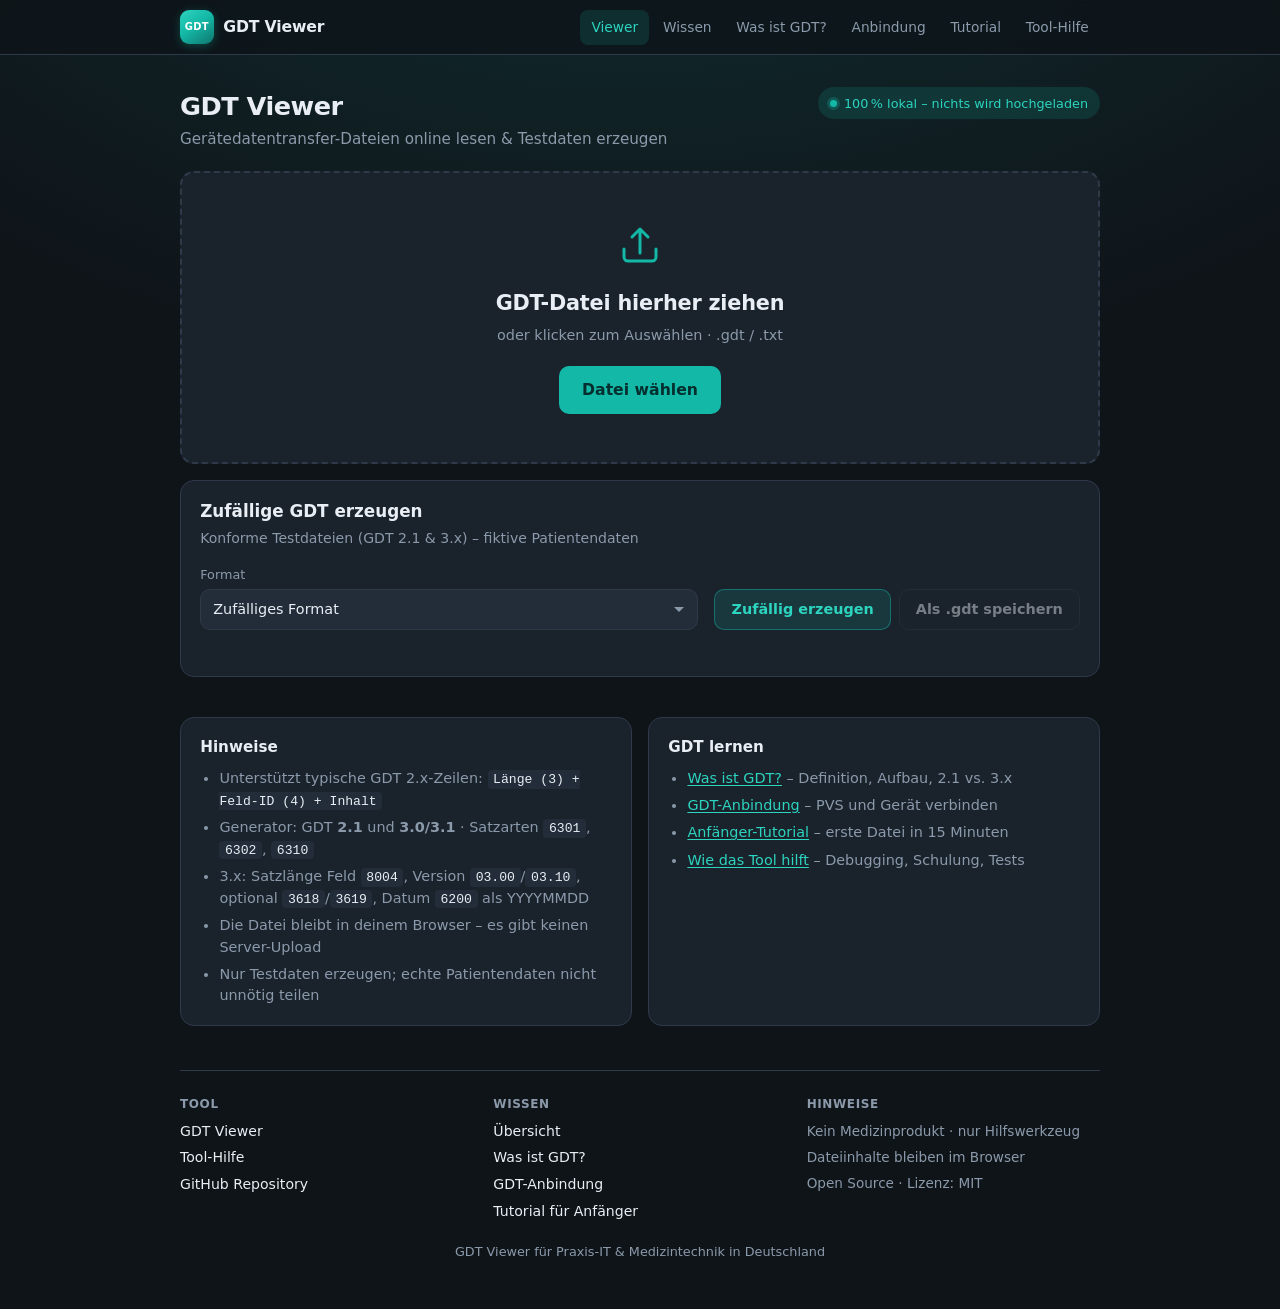
==== index.html @ 14d9e04d "Strukturierte Daten als verknüpfter JSON-LD-Graph auf allen Seiten - Gemeinsame Knoten Organization," ====
<!DOCTYPE html>
<html lang="de">
<head>
  <meta charset="UTF-8" />
  <meta name="msvalidate.01" content="E1F30DEB311AAF5458907DB431B481AC" />
  <meta name="viewport" content="width=device-width, initial-scale=1" />
  <!-- seo:start -->
  <title>GDT Viewer – GDT-Dateien online lesen &amp; Testdaten erzeugen</title>
  <meta name="description" content="Kostenloser GDT Viewer: GDT-Dateien im Browser lesen, Felder verstehen und GDT 2.1/3.x-Testdaten erzeugen. 100 % lokal – nichts wird hochgeladen." />
  <meta name="robots" content="index, follow, max-image-preview:large, max-snippet:-1" />
  <meta name="theme-color" content="#0f1419" />
  <link rel="canonical" href="https://freimoser.github.io/gdt-viewer/" />
  <meta property="og:type" content="website" />
  <meta property="og:locale" content="de_DE" />
  <meta property="og:site_name" content="GDT Viewer" />
  <meta property="og:title" content="GDT Viewer – GDT-Dateien online lesen &amp; erzeugen" />
  <meta property="og:description" content="Gerätedatentransfer im Browser: Dateien anzeigen, Felder deuten, Testdaten für GDT 2.1 und 3.x erzeugen – ohne Upload auf einen Server." />
  <meta property="og:url" content="https://freimoser.github.io/gdt-viewer/" />
  <meta property="og:image" content="https://freimoser.github.io/gdt-viewer/og-image.png" />
  <meta property="og:image:type" content="image/png" />
  <meta property="og:image:width" content="1200" />
  <meta property="og:image:height" content="630" />
  <meta property="og:image:alt" content="GDT Viewer: GDT-Dateien online lesen und Testdaten erzeugen – Beispiel einer Feldtabelle" />
  <meta name="twitter:card" content="summary_large_image" />
  <meta name="twitter:title" content="GDT Viewer – GDT-Dateien online lesen &amp; erzeugen" />
  <meta name="twitter:description" content="Gerätedatentransfer im Browser: Dateien anzeigen, Felder deuten, Testdaten für GDT 2.1 und 3.x erzeugen – ohne Upload auf einen Server." />
  <meta name="twitter:image" content="https://freimoser.github.io/gdt-viewer/og-image.png" />
  <meta name="twitter:image:alt" content="GDT Viewer: GDT-Dateien online lesen und Testdaten erzeugen – Beispiel einer Feldtabelle" />
  <!-- seo:end -->
  <!-- seo-ld:start -->
  <script type="application/ld+json">
{
  "@context": "https://schema.org",
  "@graph": [
    {
      "@type": "Organization",
      "@id": "https://freimoser.github.io/gdt-viewer/#organization",
      "name": "GDT Viewer",
      "url": "https://freimoser.github.io/gdt-viewer/",
      "logo": {
        "@type": "ImageObject",
        "url": "https://freimoser.github.io/gdt-viewer/icon-192.png",
        "width": 192,
        "height": 192
      },
      "sameAs": [
        "https://github.com/freimoser/gdt-viewer"
      ]
    },
    {
      "@type": "WebSite",
      "@id": "https://freimoser.github.io/gdt-viewer/#website",
      "name": "GDT Viewer",
      "url": "https://freimoser.github.io/gdt-viewer/",
      "inLanguage": "de-DE",
      "description": "GDT Viewer und Wissensportal zum Gerätedatentransfer (GDT) für Praxissoftware und Medizintechnik in Deutschland.",
      "publisher": {
        "@id": "https://freimoser.github.io/gdt-viewer/#organization"
      }
    },
    {
      "@type": "WebPage",
      "@id": "https://freimoser.github.io/gdt-viewer/#webpage",
      "url": "https://freimoser.github.io/gdt-viewer/",
      "name": "GDT Viewer – GDT-Dateien online lesen & Testdaten erzeugen",
      "description": "Kostenloser GDT Viewer: GDT-Dateien im Browser lesen, Felder verstehen und GDT 2.1/3.x-Testdaten erzeugen. 100 % lokal – nichts wird hochgeladen.",
      "inLanguage": "de-DE",
      "isPartOf": {
        "@id": "https://freimoser.github.io/gdt-viewer/#website"
      },
      "primaryImageOfPage": {
        "@type": "ImageObject",
        "url": "https://freimoser.github.io/gdt-viewer/og-image.png",
        "width": 1200,
        "height": 630
      },
      "datePublished": "2026-07-18",
      "dateModified": "2026-10-26",
      "about": {
        "@type": "Thing",
        "name": "Gerätedatentransfer",
        "alternateName": [
          "GDT",
          "GDT-Schnittstelle"
        ]
      },
      "mainEntity": {
        "@id": "https://freimoser.github.io/gdt-viewer/#app"
      }
    },
    {
      "@type": "WebApplication",
      "@id": "https://freimoser.github.io/gdt-viewer/#app",
      "name": "GDT Viewer",
      "alternateName": [
        "GDT Online Viewer",
        "Gerätedatentransfer Viewer"
      ],
      "url": "https://freimoser.github.io/gdt-viewer/",
      "description": "Kostenloser Online-Viewer und Generator für GDT-Dateien (Gerätedatentransfer). Unterstützt GDT 2.1 und 3.x, verarbeitet Dateien lokal im Browser.",
      "applicationCategory": "HealthApplication",
      "applicationSubCategory": "GDT-Viewer und Testdaten-Generator",
      "operatingSystem": "Any",
      "browserRequirements": "Requires JavaScript",
      "inLanguage": "de-DE",
      "isAccessibleForFree": true,
      "license": "https://opensource.org/licenses/MIT",
      "offers": {
        "@type": "Offer",
        "price": "0",
        "priceCurrency": "EUR"
      },
      "image": "https://freimoser.github.io/gdt-viewer/og-image.png",
      "screenshot": "https://freimoser.github.io/gdt-viewer/og-image.png",
      "featureList": [
        "GDT-Dateien per Drag-and-Drop lesen",
        "Feldtabelle mit Bedeutungen",
        "Zufällige GDT 2.1 und 3.x Testdateien",
        "Download als .gdt",
        "Keine Server-Speicherung der Dateiinhalte"
      ],
      "about": {
        "@type": "Thing",
        "name": "Gerätedatentransfer",
        "alternateName": [
          "GDT",
          "GDT-Schnittstelle"
        ]
      },
      "publisher": {
        "@id": "https://freimoser.github.io/gdt-viewer/#organization"
      }
    }
  ]
}
  </script>
  <!-- seo-ld:end -->
  <link rel="stylesheet" href="styles.css" />
  <link rel="icon" href="favicon.svg" type="image/svg+xml" />
  <link rel="icon" href="favicon.ico" sizes="any" />
  <link rel="icon" href="favicon-32.png" type="image/png" sizes="32x32" />
  <link rel="apple-touch-icon" href="apple-touch-icon.png" sizes="180x180" />
</head>
<body>
  <!-- site-header:start -->
  <a class="skip-link" href="#main">Zum Inhalt springen</a>
  <header class="site-header">
    <div class="site-header-inner">
      <a class="site-brand" href="./">
        <span class="site-brand-mark" aria-hidden="true">GDT</span>
        <span class="site-brand-name">GDT Viewer</span>
      </a>
      <nav class="site-nav" aria-label="Hauptnavigation">
        <a href="./" aria-current="page">Viewer</a>
        <a href="wissen/">Wissen</a>
        <a href="wissen/was-ist-gdt.html">Was ist GDT?</a>
        <a href="wissen/anbindung.html">Anbindung</a>
        <a href="wissen/tutorial.html">Tutorial</a>
        <a href="wissen/tool.html">Tool-Hilfe</a>
      </nav>
    </div>
  </header>
  <script>
    // Mobile: the link row scrolls sideways – bring the current page's link into view
    (function () {
      var nav = document.querySelector(".site-nav");
      var cur = nav && nav.querySelector("[aria-current]");
      if (!cur || nav.scrollWidth <= nav.clientWidth) return;
      var offset = cur.getBoundingClientRect().left - nav.getBoundingClientRect().left;
      nav.scrollLeft = offset - (nav.clientWidth - cur.offsetWidth) / 2;
    })();
  </script>
  <!-- site-header:end -->
  <div class="page">

    <main id="main">
      <div class="header header-top">
        <div class="brand">
          <h1>GDT Viewer</h1>
          <p class="tagline">Gerätedatentransfer-Dateien online lesen &amp; Testdaten erzeugen</p>
        </div>
        <p class="privacy-badge">
          <span class="dot" aria-hidden="true"></span>
          100 % lokal – nichts wird hochgeladen
        </p>
      </div>

      <section
        id="dropzone"
        class="dropzone"
        aria-labelledby="drop-title"
        aria-describedby="drop-sub"
      >
        <div class="dropzone-inner">
          <div class="drop-icon" aria-hidden="true">
            <svg width="48" height="48" viewBox="0 0 24 24" fill="none" stroke="currentColor" stroke-width="1.5">
              <path d="M12 16V4M12 4l-4 4M12 4l4 4" stroke-linecap="round" stroke-linejoin="round"/>
              <path d="M4 14v4a2 2 0 002 2h12a2 2 0 002-2v-4" stroke-linecap="round"/>
            </svg>
          </div>
          <h2 id="drop-title" class="drop-title">GDT-Datei hierher ziehen</h2>
          <p id="drop-sub" class="drop-sub">oder klicken zum Auswählen · .gdt / .txt</p>
          <button type="button" class="btn btn-primary btn-lg" id="browseBtn">Datei wählen</button>
          <input type="file" id="fileInput" accept=".gdt,.txt,text/plain" hidden />
        </div>
      </section>

      <section class="generator" aria-labelledby="gen-title">
        <div class="generator-head">
          <h2 id="gen-title">Zufällige GDT erzeugen</h2>
          <p class="muted">Konforme Testdateien (GDT 2.1 &amp; 3.x) – fiktive Patientendaten</p>
        </div>
        <div class="generator-controls">
          <label class="field" for="formatSelect">
            <span>Format</span>
            <select id="formatSelect" aria-describedby="formatHint">
              <option value="random">Zufälliges Format</option>
            </select>
          </label>
          <div class="generator-actions">
            <button type="button" class="btn btn-secondary" id="generateBtn">Zufällig erzeugen</button>
            <button type="button" class="btn btn-ghost" id="downloadGenBtn" disabled>Als .gdt speichern</button>
          </div>
        </div>
        <p id="formatHint" class="format-hint muted" aria-live="polite"></p>
      </section>

      <section id="error" class="error hidden" role="alert"></section>

      <p id="status" class="sr-only" role="status" aria-live="polite"></p>

      <section id="toolbar" class="toolbar hidden" tabindex="-1" aria-labelledby="fileName">
        <div class="file-meta">
          <h2 id="fileName" class="file-name">—</h2>
          <span id="fileInfo" class="muted"></span>
        </div>
        <div class="toolbar-actions">
          <label class="toggle">
            <input type="checkbox" id="showRaw" aria-controls="raw" />
            Rohtext anzeigen
          </label>
          <div class="toolbar-buttons">
            <button type="button" class="btn btn-ghost" id="copyBtn">Kopieren</button>
            <button type="button" class="btn btn-ghost" id="downloadBtn">Download</button>
            <button type="button" class="btn btn-ghost" id="clearBtn">Neue Datei</button>
          </div>
        </div>
      </section>

      <section id="summary" class="summary hidden" aria-label="Zusammenfassung"></section>

      <section id="results" class="results hidden" aria-label="GDT-Felder">
        <div class="table-wrap">
          <table>
            <caption class="sr-only">Felder der GDT-Datei mit Zeile, Feldkennung, Bedeutung und Inhalt</caption>
            <thead>
              <tr>
                <th scope="col" class="col-line">Zeile</th>
                <th scope="col" class="col-id">Feld</th>
                <th scope="col" class="col-label">Bedeutung</th>
                <th scope="col" class="col-value">Inhalt</th>
              </tr>
            </thead>
            <tbody id="tableBody"></tbody>
          </table>
        </div>
      </section>

      <section id="raw" class="raw hidden" aria-labelledby="raw-title">
        <h2 id="raw-title">Rohtext</h2>
        <pre id="rawText" tabindex="0"></pre>
      </section>

      <div class="info-grid">
        <section class="help" aria-labelledby="hinweise-title">
          <h2 id="hinweise-title">Hinweise</h2>
          <ul>
            <li>Unterstützt typische GDT 2.x-Zeilen: <code>Länge (3) + Feld-ID (4) + Inhalt</code></li>
            <li>Generator: GDT <strong>2.1</strong> und <strong>3.0/3.1</strong> · Satzarten <code>6301</code>, <code>6302</code>, <code>6310</code></li>
            <li>3.x: Satzlänge Feld <code>8004</code>, Version <code>03.00</code>/<code>03.10</code>, optional <code>3618</code>/<code>3619</code>, Datum <code>6200</code> als YYYYMMDD</li>
            <li>Die Datei bleibt in deinem Browser – es gibt keinen Server-Upload</li>
            <li>Nur Testdaten erzeugen; echte Patientendaten nicht unnötig teilen</li>
          </ul>
        </section>

        <section class="help" aria-labelledby="wissen-teaser">
          <h2 id="wissen-teaser">GDT lernen</h2>
          <ul>
            <li><a href="wissen/was-ist-gdt.html">Was ist GDT?</a> – Definition, Aufbau, 2.1 vs. 3.x</li>
            <li><a href="wissen/anbindung.html">GDT-Anbindung</a> – PVS und Gerät verbinden</li>
            <li><a href="wissen/tutorial.html">Anfänger-Tutorial</a> – erste Datei in 15 Minuten</li>
            <li><a href="wissen/tool.html">Wie das Tool hilft</a> – Debugging, Schulung, Tests</li>
          </ul>
        </section>
      </div>
    </main>

    <!-- site-footer:start -->
    <footer class="site-footer">
      <div class="site-footer-grid">
        <div>
          <h2>Tool</h2>
          <ul>
            <li><a href="./">GDT Viewer</a></li>
            <li><a href="wissen/tool.html">Tool-Hilfe</a></li>
            <li><a href="https://github.com/freimoser/gdt-viewer">GitHub Repository</a></li>
          </ul>
        </div>
        <div>
          <h2>Wissen</h2>
          <ul>
            <li><a href="wissen/">Übersicht</a></li>
            <li><a href="wissen/was-ist-gdt.html">Was ist GDT?</a></li>
            <li><a href="wissen/anbindung.html">GDT-Anbindung</a></li>
            <li><a href="wissen/tutorial.html">Tutorial für Anfänger</a></li>
          </ul>
        </div>
        <div>
          <h2>Hinweise</h2>
          <ul>
            <li>Kein Medizinprodukt · nur Hilfswerkzeug</li>
            <li>Dateiinhalte bleiben im Browser</li>
            <li>Open Source · Lizenz: MIT</li>
          </ul>
        </div>
      </div>
      <p class="site-footer-note">GDT Viewer für Praxis-IT &amp; Medizintechnik in Deutschland</p>
    </footer>
    <!-- site-footer:end -->
  </div>
  <script src="generator.js"></script>
  <script src="app.js"></script>
</body>
</html>
---- styles.css ----
:root {
  --bg: #0f1419;
  --bg-elevated: #1a222c;
  --bg-soft: #232d3a;
  --border: #2e3a4a;
  --text: #e8eef4;
  --muted: #8b9aab;
  --accent: #14b8a6;
  --accent-dim: rgba(20, 184, 166, 0.15);
  --accent-hover: #2dd4bf;
  --danger: #f87171;
  --danger-bg: rgba(248, 113, 113, 0.12);
  --radius: 14px;
  --shadow: 0 12px 40px rgba(0, 0, 0, 0.35);
  --font: "Segoe UI", system-ui, -apple-system, sans-serif;
  --mono: "SF Mono", "Menlo", "Consolas", ui-monospace, monospace;
}

*,
*::before,
*::after {
  box-sizing: border-box;
}

html {
  color-scheme: dark;
  scrollbar-color: var(--border) var(--bg);
  /* Anchor targets land below the sticky header */
  scroll-padding-top: 5rem;
}

::selection {
  background: color-mix(in srgb, var(--accent) 40%, transparent);
  color: var(--text);
}

:focus-visible {
  outline: 2px solid var(--accent-hover);
  outline-offset: 2px;
}

.sr-only {
  position: absolute;
  width: 1px;
  height: 1px;
  padding: 0;
  margin: -1px;
  overflow: hidden;
  clip: rect(0, 0, 0, 0);
  white-space: nowrap;
  border: 0;
}

.skip-link {
  position: absolute;
  top: 0.75rem;
  left: 0.75rem;
  z-index: 10;
  padding: 0.55rem 1rem;
  border-radius: 10px;
  background: var(--accent);
  color: #042f2e;
  font-weight: 600;
  text-decoration: none;
  transform: translateY(-200%);
}

.skip-link:focus {
  transform: none;
}

body {
  margin: 0;
  min-height: 100vh;
  font-family: var(--font);
  background:
    radial-gradient(ellipse 80% 50% at 50% -20%, rgba(20, 184, 166, 0.18), transparent),
    var(--bg);
  color: var(--text);
  line-height: 1.5;
}

.page {
  max-width: 960px;
  margin: 0 auto;
  padding: 2rem 1.25rem 3rem;
}

.header {
  display: flex;
  flex-wrap: wrap;
  align-items: flex-start;
  justify-content: space-between;
  gap: 1rem;
  margin-bottom: 1.75rem;
}

.brand {
  min-width: 0;
}


h1 {
  margin: 0;
  font-size: 1.6rem;
  font-weight: 700;
  letter-spacing: -0.02em;
}

.tagline {
  margin: 0.15rem 0 0;
  color: var(--muted);
  font-size: 0.95rem;
}

.privacy-badge {
  display: inline-flex;
  align-items: center;
  gap: 0.45rem;
  margin: 0;
  padding: 0.4rem 0.75rem;
  border-radius: 999px;
  background: var(--accent-dim);
  color: var(--accent-hover);
  font-size: 0.8rem;
  font-weight: 500;
}

.privacy-badge .dot {
  width: 0.45rem;
  height: 0.45rem;
  border-radius: 50%;
  background: var(--accent);
  box-shadow: 0 0 0 3px rgba(20, 184, 166, 0.25);
}

.generator {
  margin-top: 1rem;
  padding: 1.1rem 1.2rem;
  background: var(--bg-elevated);
  border: 1px solid var(--border);
  border-radius: var(--radius);
}

.generator-head h2 {
  margin: 0;
  font-size: 1.05rem;
  font-weight: 650;
}

.generator-head p {
  margin: 0.25rem 0 0;
  font-size: 0.88rem;
}

.generator-controls {
  display: flex;
  flex-wrap: wrap;
  align-items: flex-end;
  gap: 0.85rem 1rem;
  margin-top: 1rem;
}

.field {
  display: flex;
  flex-direction: column;
  gap: 0.3rem;
  min-width: min(100%, 280px);
  flex: 1;
  font-size: 0.8rem;
  color: var(--muted);
}

.field select {
  appearance: none;
  background: var(--bg-soft)
    url("data:image/svg+xml,%3Csvg xmlns='http://www.w3.org/2000/svg' width='12' height='8' viewBox='0 0 12 8'%3E%3Cpath fill='%238b9aab' d='M1 1l5 5 5-5'/%3E%3C/svg%3E")
    no-repeat right 0.75rem center;
  border: 1px solid var(--border);
  border-radius: 10px;
  color: var(--text);
  font: inherit;
  font-size: 0.9rem;
  padding: 0.55rem 2rem 0.55rem 0.75rem;
  cursor: pointer;
}

.field select:focus-visible {
  border-color: var(--accent);
}

.generator-actions {
  display: flex;
  flex-wrap: wrap;
  gap: 0.5rem;
}

.format-hint {
  margin: 0.75rem 0 0;
  font-size: 0.82rem;
  min-height: 1.2em;
}

.dropzone {
  border: 2px dashed var(--border);
  border-radius: var(--radius);
  background: var(--bg-elevated);
  transition: border-color 0.15s, background 0.15s, transform 0.15s;
  cursor: pointer;
}

.dropzone:hover,
.dropzone:focus-within {
  border-color: var(--accent);
  background: color-mix(in srgb, var(--bg-elevated) 80%, var(--accent) 8%);
}

.dropzone.dragover {
  border-color: var(--accent);
  background: var(--accent-dim);
  transform: scale(1.01);
}

/* Keep dragleave from firing when the pointer crosses child elements */
.dropzone.dragover * {
  pointer-events: none;
}

.dropzone-inner {
  padding: 3rem 1.5rem;
  text-align: center;
}

.drop-icon {
  color: var(--accent);
  margin-bottom: 0.75rem;
}

.drop-title {
  margin: 0;
  font-size: 1.3rem;
  font-weight: 650;
  letter-spacing: -0.01em;
}

.drop-sub {
  margin: 0.35rem 0 1.25rem;
  color: var(--muted);
  font-size: 0.9rem;
}

.btn {
  appearance: none;
  display: inline-flex;
  align-items: center;
  justify-content: center;
  min-height: 2.5rem;
  border: 1px solid transparent;
  border-radius: 10px;
  padding: 0.55rem 1rem;
  font: inherit;
  font-size: 0.9rem;
  font-weight: 600;
  cursor: pointer;
  transition: background 0.15s, border-color 0.15s, color 0.15s;
}

.btn-primary {
  background: var(--accent);
  color: #042f2e;
}

.btn-primary:hover {
  background: var(--accent-hover);
}

.btn-lg {
  min-height: 2.9rem;
  padding: 0.7rem 1.4rem;
  font-size: 0.98rem;
}

.btn-secondary {
  background: var(--accent-dim);
  border-color: color-mix(in srgb, var(--accent) 45%, transparent);
  color: var(--accent-hover);
}

.btn-secondary:hover {
  background: color-mix(in srgb, var(--accent) 25%, transparent);
  border-color: var(--accent);
}

.btn-ghost {
  background: transparent;
  border-color: var(--border);
  color: var(--text);
}

.btn-ghost:hover {
  border-color: var(--muted);
  background: var(--bg-soft);
}

.btn:disabled,
.btn:disabled:hover {
  opacity: 0.45;
  cursor: not-allowed;
  background: transparent;
  border-color: var(--border);
}

.toolbar {
  display: flex;
  flex-wrap: wrap;
  align-items: center;
  justify-content: space-between;
  gap: 1rem;
  margin: 1.25rem 0 1rem;
  padding: 0.9rem 1rem;
  background: var(--bg-elevated);
  border: 1px solid var(--border);
  border-radius: var(--radius);
}

.file-meta {
  display: flex;
  flex-direction: column;
  gap: 0.15rem;
  min-width: 0;
}

.toolbar:focus {
  outline: none;
}

.toolbar:focus-visible {
  outline: 2px solid var(--accent-hover);
  outline-offset: 2px;
}

.file-name {
  margin: 0;
  font-size: 1rem;
  font-weight: 650;
  overflow-wrap: anywhere;
}

.muted {
  color: var(--muted);
  font-size: 0.85rem;
}

.toolbar-actions {
  display: flex;
  flex-wrap: wrap;
  align-items: center;
  gap: 0.6rem 1rem;
}

.toolbar-buttons {
  display: flex;
  flex-wrap: wrap;
  gap: 0.5rem;
}

.toggle {
  display: inline-flex;
  align-items: center;
  gap: 0.4rem;
  font-size: 0.85rem;
  color: var(--muted);
  cursor: pointer;
  user-select: none;
}

.toggle input {
  width: 1.05rem;
  height: 1.05rem;
  margin: 0;
  accent-color: var(--accent);
}

.summary {
  display: grid;
  grid-template-columns: repeat(4, minmax(0, 1fr));
  gap: 0.75rem;
  margin-bottom: 1rem;
}

.summary-card {
  background: var(--bg-elevated);
  border: 1px solid var(--border);
  border-radius: 12px;
  padding: 0.85rem 1rem;
}

.summary-card-wide {
  grid-column: span 2;
}

.summary-card .label {
  display: block;
  color: var(--muted);
  font-size: 0.75rem;
  text-transform: uppercase;
  letter-spacing: 0.04em;
  margin-bottom: 0.25rem;
  hyphens: auto;
  overflow-wrap: break-word;
}

.summary-card .value {
  font-weight: 600;
  font-size: 0.98rem;
  word-break: break-word;
}

.results {
  background: var(--bg-elevated);
  border: 1px solid var(--border);
  border-radius: var(--radius);
  box-shadow: var(--shadow);
  overflow: hidden;
}

.table-wrap {
  overflow-x: auto;
}

table {
  width: 100%;
  border-collapse: collapse;
  font-size: 0.9rem;
}

th,
td {
  text-align: left;
  padding: 0.7rem 0.9rem;
  border-bottom: 1px solid var(--border);
  vertical-align: top;
}

th {
  background: var(--bg-soft);
  color: var(--muted);
  font-size: 0.75rem;
  text-transform: uppercase;
  letter-spacing: 0.05em;
  font-weight: 600;
  position: sticky;
  top: 0;
}

tbody tr:hover {
  background: rgba(255, 255, 255, 0.02);
}

tbody tr:last-child td {
  border-bottom: none;
}

.col-line {
  width: 4rem;
}

.col-id {
  width: 5rem;
}

td.col-line {
  color: var(--muted);
  font-variant-numeric: tabular-nums;
}

td.col-id {
  font-family: var(--mono);
  font-size: 0.85rem;
  color: var(--accent-hover);
}

.col-label {
  width: 28%;
}

td.col-label {
  color: var(--muted);
}

.cell-prefix {
  display: none;
}

td.col-value {
  font-family: var(--mono);
  font-size: 0.88rem;
  white-space: pre-wrap;
  word-break: break-word;
}

.raw {
  margin-top: 1.25rem;
}

.raw h2 {
  margin: 0 0 0.5rem;
  font-size: 1rem;
  color: var(--muted);
  font-weight: 600;
}

.raw pre {
  margin: 0;
  padding: 1rem;
  background: var(--bg-elevated);
  border: 1px solid var(--border);
  border-radius: var(--radius);
  overflow: auto;
  font-family: var(--mono);
  font-size: 0.82rem;
  line-height: 1.55;
  white-space: pre-wrap;
  word-break: break-word;
  max-height: 320px;
}

.error {
  margin-top: 1rem;
  padding: 0.9rem 1rem;
  background: var(--danger-bg);
  border: 1px solid color-mix(in srgb, var(--danger) 40%, transparent);
  border-radius: 12px;
  color: var(--danger);
}

.info-grid {
  display: grid;
  grid-template-columns: repeat(auto-fit, minmax(300px, 1fr));
  gap: 1rem;
  margin-top: 2.5rem;
}

.help {
  padding: 1.1rem 1.2rem;
  background: var(--bg-elevated);
  border: 1px solid var(--border);
  border-radius: var(--radius);
}

.help h2 {
  margin: 0 0 0.6rem;
  font-size: 0.95rem;
}

.help ul {
  margin: 0;
  padding-left: 1.2rem;
  color: var(--muted);
  font-size: 0.9rem;
}

.help li + li {
  margin-top: 0.35rem;
}

.help a {
  color: var(--accent-hover);
  text-underline-offset: 2px;
}

.help a:hover {
  color: var(--text);
}

.help code {
  font-family: var(--mono);
  font-size: 0.82rem;
  background: var(--bg-soft);
  padding: 0.1rem 0.35rem;
  border-radius: 4px;
  color: var(--text);
}

.footer {
  margin-top: 2.5rem;
  text-align: center;
  color: var(--muted);
  font-size: 0.8rem;
}

/* Shared sticky header on every page */
.site-header {
  position: sticky;
  top: 0;
  z-index: 20;
  background: color-mix(in srgb, var(--bg) 85%, transparent);
  backdrop-filter: blur(14px) saturate(140%);
  -webkit-backdrop-filter: blur(14px) saturate(140%);
  border-bottom: 1px solid var(--border);
}

.site-header-inner {
  display: flex;
  align-items: center;
  gap: 1.25rem;
  max-width: 960px;
  margin: 0 auto;
  padding: 0.6rem 1.25rem;
}

.site-brand {
  display: inline-flex;
  flex: none;
  align-items: center;
  gap: 0.6rem;
  color: var(--text);
  text-decoration: none;
  font-weight: 700;
  font-size: 0.98rem;
  letter-spacing: -0.01em;
  border-radius: 10px;
}

.site-brand-mark {
  display: grid;
  place-items: center;
  width: 2.1rem;
  height: 2.1rem;
  border-radius: 9px;
  background: linear-gradient(145deg, var(--accent-hover), var(--accent) 45%, #0f766e);
  color: #fff;
  font-weight: 800;
  font-size: 0.62rem;
  letter-spacing: 0.04em;
  box-shadow: 0 2px 8px rgba(20, 184, 166, 0.3);
}

.site-nav {
  display: flex;
  align-items: center;
  gap: 0.15rem;
  margin-left: auto;
  min-width: 0;
}

.site-nav a {
  flex: none;
  color: var(--muted);
  text-decoration: none;
  font-size: 0.86rem;
  font-weight: 500;
  padding: 0.45rem 0.7rem;
  border-radius: 8px;
  transition: color 0.15s, background 0.15s;
}

.site-nav a:hover {
  color: var(--text);
  background: var(--bg-soft);
}

.site-nav a[aria-current="page"] {
  color: var(--accent-hover);
  background: var(--accent-dim);
}

.site-footer {
  margin-top: 2.75rem;
  padding-top: 1.5rem;
  border-top: 1px solid var(--border);
  color: var(--muted);
  font-size: 0.85rem;
}

.site-footer-grid {
  display: grid;
  grid-template-columns: repeat(auto-fit, minmax(160px, 1fr));
  gap: 1.25rem;
  text-align: left;
  margin-bottom: 1.25rem;
}

.site-footer h2 {
  margin: 0 0 0.5rem;
  font-size: 0.75rem;
  text-transform: uppercase;
  letter-spacing: 0.05em;
  color: var(--muted);
  font-weight: 600;
}

.site-footer ul {
  list-style: none;
  margin: 0;
  padding: 0;
}

.site-footer li + li {
  margin-top: 0.35rem;
}

.site-footer a {
  color: var(--text);
  text-decoration: none;
  font-size: 0.88rem;
}

.site-footer a:hover {
  color: var(--accent-hover);
}

.site-footer-note {
  text-align: center;
  font-size: 0.8rem;
  margin: 0;
}

/* Content / knowledge pages */
.page-content {
  max-width: 760px;
}

.breadcrumb {
  display: flex;
  flex-wrap: wrap;
  gap: 0.35rem;
  align-items: center;
  margin: 0 0 1.25rem;
  font-size: 0.82rem;
  color: var(--muted);
}

.breadcrumb a {
  color: var(--muted);
  text-decoration: none;
}

.breadcrumb a:hover {
  color: var(--accent-hover);
}

.breadcrumb span[aria-hidden="true"] {
  opacity: 0.5;
}

.hero-article {
  margin-bottom: 1.75rem;
}

.hero-article h1 {
  font-size: clamp(1.55rem, 3vw, 2rem);
  line-height: 1.25;
  margin-bottom: 0.65rem;
}

.lead {
  margin: 0;
  font-size: 1.08rem;
  color: var(--muted);
  line-height: 1.6;
}

.meta-line {
  margin: 0.75rem 0 0;
  font-size: 0.8rem;
  color: var(--muted);
}

.prose {
  font-size: 1.02rem;
  line-height: 1.7;
}

.prose h2 {
  margin: 2rem 0 0.75rem;
  font-size: 1.28rem;
  letter-spacing: -0.02em;
  scroll-margin-top: 1rem;
}

.prose h3 {
  margin: 1.5rem 0 0.5rem;
  font-size: 1.08rem;
}

.prose p {
  margin: 0 0 1rem;
  color: color-mix(in srgb, var(--text) 92%, var(--muted));
}

.prose ul,
.prose ol {
  margin: 0 0 1.1rem;
  padding-left: 1.25rem;
  color: color-mix(in srgb, var(--text) 92%, var(--muted));
}

.prose li + li {
  margin-top: 0.4rem;
}

.prose a {
  color: var(--accent-hover);
  text-decoration: underline;
  text-underline-offset: 2px;
}

.prose a:hover {
  color: var(--text);
}

.prose code {
  font-family: var(--mono);
  font-size: 0.88em;
  background: var(--bg-soft);
  padding: 0.12rem 0.35rem;
  border-radius: 4px;
}

.prose pre {
  margin: 0 0 1.15rem;
  padding: 1rem;
  background: var(--bg-elevated);
  border: 1px solid var(--border);
  border-radius: 12px;
  overflow: auto;
  font-family: var(--mono);
  font-size: 0.82rem;
  line-height: 1.55;
}

.prose strong {
  color: var(--text);
  font-weight: 650;
}

.callout {
  margin: 1.25rem 0;
  padding: 1rem 1.1rem;
  background: var(--accent-dim);
  border: 1px solid color-mix(in srgb, var(--accent) 35%, transparent);
  border-radius: 12px;
}

.callout p {
  margin: 0;
  color: var(--text);
}

.callout p + p {
  margin-top: 0.6rem;
}

.callout-title {
  display: block;
  font-weight: 700;
  font-size: 0.85rem;
  margin-bottom: 0.35rem;
  color: var(--accent-hover);
}

.card-grid {
  display: grid;
  grid-template-columns: repeat(auto-fit, minmax(220px, 1fr));
  gap: 0.85rem;
  margin: 1.25rem 0 1.75rem;
}

.card-link {
  display: block;
  padding: 1.1rem 1.15rem;
  background: var(--bg-elevated);
  border: 1px solid var(--border);
  border-radius: var(--radius);
  text-decoration: none;
  color: inherit;
  transition: border-color 0.15s, transform 0.15s;
}

.card-link:hover {
  border-color: var(--accent);
  transform: translateY(-1px);
}

.card-link h2,
.card-link h3 {
  margin: 0 0 0.4rem;
  font-size: 1.05rem;
  color: var(--text);
}

.card-link p {
  margin: 0;
  font-size: 0.9rem;
  color: var(--muted);
  line-height: 1.5;
}

.card-link .card-kicker {
  display: block;
  font-size: 0.72rem;
  text-transform: uppercase;
  letter-spacing: 0.05em;
  color: var(--accent-hover);
  font-weight: 600;
  margin-bottom: 0.35rem;
}

.toc {
  margin: 0 0 1.75rem;
  padding: 1rem 1.15rem;
  background: var(--bg-elevated);
  border: 1px solid var(--border);
  border-radius: 12px;
}

.toc-title {
  margin: 0 0 0.5rem;
  font-size: 0.78rem;
  text-transform: uppercase;
  letter-spacing: 0.05em;
  color: var(--muted);
  font-weight: 600;
}

.toc ol {
  margin: 0;
  padding-left: 1.15rem;
  font-size: 0.92rem;
}

.toc a {
  color: var(--text);
  text-decoration: none;
}

.toc a:hover {
  color: var(--accent-hover);
}

.faq details {
  margin: 0 0 0.65rem;
  padding: 0.85rem 1rem;
  background: var(--bg-elevated);
  border: 1px solid var(--border);
  border-radius: 12px;
}

.faq summary {
  cursor: pointer;
  font-weight: 600;
  list-style-position: outside;
}

.faq details p {
  margin: 0.65rem 0 0;
  color: var(--muted);
  font-size: 0.95rem;
}

.cta-box {
  margin: 2rem 0 0;
  padding: 1.25rem 1.3rem;
  background: var(--bg-elevated);
  border: 1px solid var(--border);
  border-radius: var(--radius);
  display: flex;
  flex-wrap: wrap;
  align-items: center;
  justify-content: space-between;
  gap: 1rem;
}

.cta-box p {
  margin: 0;
  max-width: 36rem;
  color: var(--muted);
  font-size: 0.95rem;
}

.cta-box strong {
  display: block;
  color: var(--text);
  margin-bottom: 0.25rem;
  font-size: 1.05rem;
}

.prose table {
  width: 100%;
  margin: 0 0 1.15rem;
  font-size: 0.9rem;
  background: var(--bg-elevated);
  border: 1px solid var(--border);
  border-radius: 12px;
  overflow: hidden;
  border-collapse: collapse;
}

.prose th,
.prose td {
  padding: 0.65rem 0.85rem;
  border-bottom: 1px solid var(--border);
  text-align: left;
}

.prose th {
  background: var(--bg-soft);
  color: var(--muted);
  font-size: 0.75rem;
  text-transform: uppercase;
  letter-spacing: 0.04em;
}

.related {
  margin-top: 2.5rem;
  padding-top: 1.5rem;
  border-top: 1px solid var(--border);
}

.related h2 {
  margin: 0 0 0.85rem;
  font-size: 1.05rem;
}

.header-top {
  margin-bottom: 1.25rem;
}

.hidden {
  display: none !important;
}

@media (prefers-reduced-motion: reduce) {
  *,
  *::before,
  *::after {
    transition-duration: 0.01ms !important;
  }

  .dropzone.dragover,
  .card-link:hover {
    transform: none;
  }
}

@media (max-width: 600px) {
  .page {
    padding: 1.25rem 1rem 2rem;
  }

  /* Brand mark + one scrollable row of links keeps the sticky header one line tall */
  .site-header-inner {
    gap: 0.6rem;
    padding: 0.5rem 0 0.5rem 1rem;
  }

  .site-brand-name {
    position: absolute;
    width: 1px;
    height: 1px;
    overflow: hidden;
    clip: rect(0, 0, 0, 0);
    white-space: nowrap;
  }

  .site-nav {
    overflow-x: auto;
    scrollbar-width: none;
    mask-image: linear-gradient(to right, #000 85%, transparent);
  }

  .site-nav::-webkit-scrollbar {
    display: none;
  }

  .site-nav a {
    font-size: 0.85rem;
    padding: 0.6rem 0.65rem;
  }

  .site-nav a:last-child {
    margin-right: 1.5rem;
  }

  h1 {
    font-size: 1.4rem;
  }

  .btn {
    min-height: 2.75rem;
  }

  .dropzone-inner {
    padding: 2rem 1.25rem;
  }

  .drop-icon svg {
    width: 40px;
    height: 40px;
  }

  .generator-actions,
  .toolbar-buttons {
    width: 100%;
  }

  .generator-actions .btn,
  .toolbar-buttons .btn {
    flex: 1 1 0;
    padding-inline: 0.5rem;
  }

  .toolbar {
    gap: 0.5rem;
  }

  .toolbar-actions {
    width: 100%;
  }

  .toggle {
    min-height: 2.75rem;
  }

  .summary {
    grid-template-columns: repeat(2, minmax(0, 1fr));
  }

  /* Table rows become stacked entries so the meaning column stays visible */
  .results table,
  .results tbody {
    display: block;
  }

  .results thead {
    position: absolute;
    width: 1px;
    height: 1px;
    overflow: hidden;
    clip: rect(0, 0, 0, 0);
  }

  .results tr {
    display: grid;
    grid-template-columns: auto 1fr auto;
    grid-template-areas:
      "id label line"
      "value value value";
    gap: 0.2rem 0.75rem;
    padding: 0.7rem 0.9rem;
    border-bottom: 1px solid var(--border);
  }

  .results tbody tr:last-child {
    border-bottom: none;
  }

  .results td {
    width: auto;
    padding: 0;
    border: none;
  }

  .results td.col-id {
    grid-area: id;
  }

  .results td.col-label {
    grid-area: label;
    font-size: 0.85rem;
    align-self: center;
  }

  .results td.col-line {
    grid-area: line;
    font-size: 0.75rem;
    align-self: center;
  }

  .results td.col-value {
    grid-area: value;
    overflow-wrap: anywhere;
  }

  .cell-prefix {
    display: inline;
  }
}
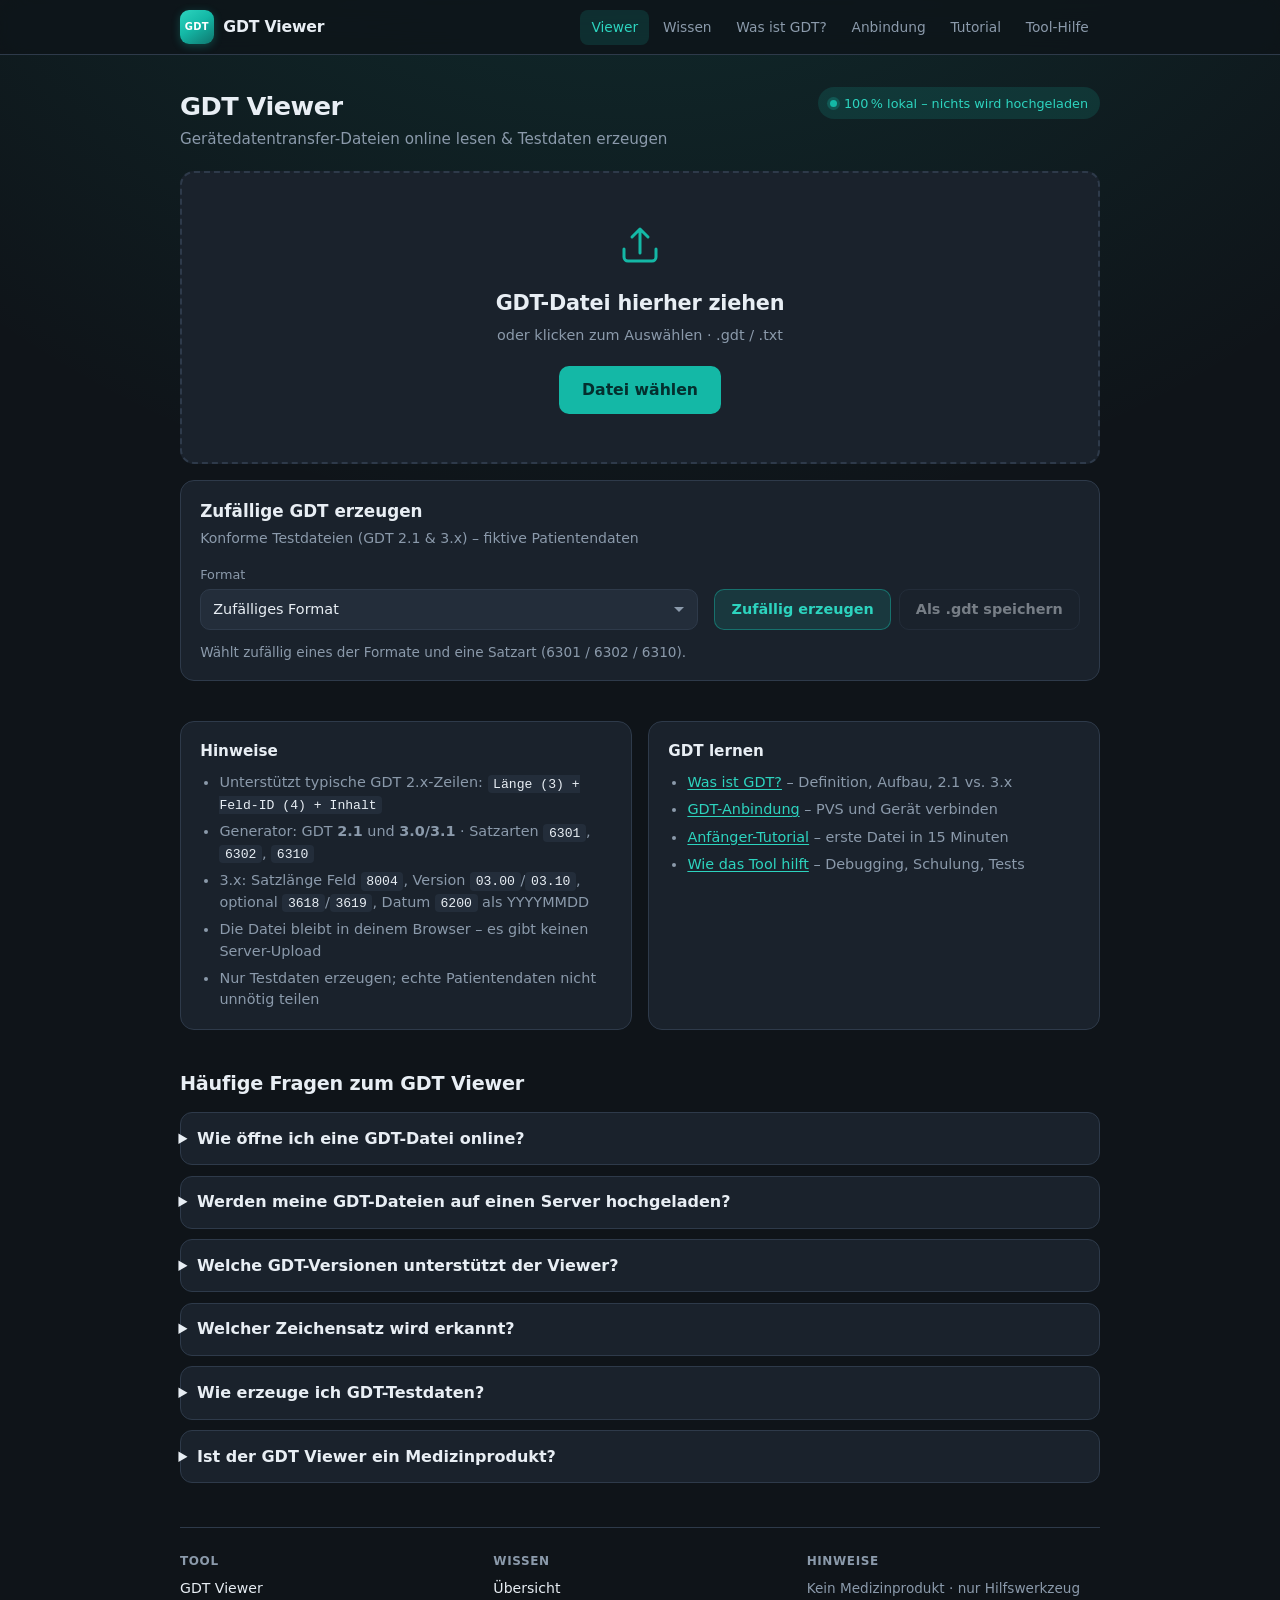
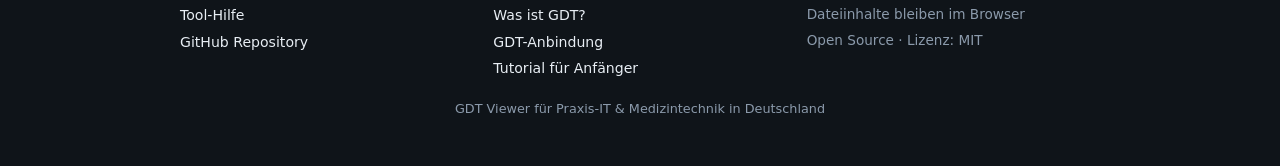
==== commit 7e3703ed: "Inhalt: GDT-Längenangaben korrigiert, Zeichensatz-Erkennung, FAQ Fehlerbehebungen (gegen GDT-2.1-Sch" ====
--- a/index.html
+++ b/index.html
@@ -75,7 +75,7 @@
         "height": 630
       },
       "datePublished": "2026-07-18",
-      "dateModified": "2026-10-26",
+      "dateModified": "2026-10-27",
       "about": {
         "@type": "Thing",
         "name": "Gerätedatentransfer",
@@ -135,6 +135,62 @@
 }
   </script>
   <!-- seo-ld:end -->
+  <script type="application/ld+json">
+{
+  "@context": "https://schema.org",
+  "@type": "FAQPage",
+  "mainEntity": [
+    {
+      "@type": "Question",
+      "name": "Wie öffne ich eine GDT-Datei online?",
+      "acceptedAnswer": {
+        "@type": "Answer",
+        "text": "Ziehen Sie die .gdt- oder .txt-Datei in das Feld oben oder klicken Sie auf „Datei wählen“. Der GDT Viewer zeigt jede Zeile mit Feldkennung, Bedeutung und Inhalt sowie eine Zusammenfassung mit Patient, Geburtsdatum, Untersuchungsdatum, Satzart und GDT-Version."
+      }
+    },
+    {
+      "@type": "Question",
+      "name": "Werden meine GDT-Dateien auf einen Server hochgeladen?",
+      "acceptedAnswer": {
+        "@type": "Answer",
+        "text": "Nein. Die Datei wird ausschließlich im Browser per JavaScript gelesen. Die Website besteht nur aus statischen Dateien auf GitHub Pages; Dateiinhalte werden nicht übertragen oder gespeichert."
+      }
+    },
+    {
+      "@type": "Question",
+      "name": "Welche GDT-Versionen unterstützt der Viewer?",
+      "acceptedAnswer": {
+        "@type": "Answer",
+        "text": "Der Viewer liest GDT 2.x und GDT 3.x – Zeilen mit dreistelliger Längenangabe ebenso wie Zeilen ohne Längenpräfix. Der Generator erzeugt GDT 2.1 (Version 02.10, Satzlänge in Feld 8100), GDT 3.0 und 3.1 (Satzlänge in Feld 8004) mit den Satzarten 6301, 6302 und 6310."
+      }
+    },
+    {
+      "@type": "Question",
+      "name": "Welcher Zeichensatz wird erkannt?",
+      "acceptedAnswer": {
+        "@type": "Answer",
+        "text": "Der Viewer erkennt UTF-8 automatisch und liest alle anderen Dateien als Windows-1252 (ISO 8859-1), den Zeichensatz, den Feld 9206 mit dem Wert 3 angibt. Umlaute werden in beiden Fällen korrekt angezeigt."
+      }
+    },
+    {
+      "@type": "Question",
+      "name": "Wie erzeuge ich GDT-Testdaten?",
+      "acceptedAnswer": {
+        "@type": "Answer",
+        "text": "Wählen Sie ein Format, klicken Sie auf „Zufällig erzeugen“ und speichern Sie das Ergebnis mit „Als .gdt speichern“. Die Dateien enthalten nur fiktive Patientendaten und eignen sich für Tests von Praxissoftware, Geräteanbindungen und eigenen Parsern."
+      }
+    },
+    {
+      "@type": "Question",
+      "name": "Ist der GDT Viewer ein Medizinprodukt?",
+      "acceptedAnswer": {
+        "@type": "Answer",
+        "text": "Nein. Der GDT Viewer ist ein kostenloses Open-Source-Hilfswerkzeug (MIT-Lizenz) zum Lesen, Prüfen und Erzeugen von GDT-Dateien. Er ist nicht für Diagnose oder Therapie bestimmt."
+      }
+    }
+  ]
+}
+  </script>
   <link rel="stylesheet" href="styles.css" />
   <link rel="icon" href="favicon.svg" type="image/svg+xml" />
   <link rel="icon" href="favicon.ico" sizes="any" />
@@ -293,6 +349,34 @@
           </ul>
         </section>
       </div>
+
+      <section class="faq home-faq" aria-labelledby="faq-title">
+        <h2 id="faq-title">Häufige Fragen zum GDT Viewer</h2>
+          <details>
+            <summary>Wie öffne ich eine GDT-Datei online?</summary>
+            <p>Ziehen Sie die .gdt- oder .txt-Datei in das Feld oben oder klicken Sie auf „Datei wählen“. Der GDT Viewer zeigt jede Zeile mit Feldkennung, Bedeutung und Inhalt sowie eine Zusammenfassung mit Patient, Geburtsdatum, Untersuchungsdatum, Satzart und GDT-Version.</p>
+          </details>
+          <details>
+            <summary>Werden meine GDT-Dateien auf einen Server hochgeladen?</summary>
+            <p>Nein. Die Datei wird ausschließlich im Browser per JavaScript gelesen. Die Website besteht nur aus statischen Dateien auf GitHub Pages; Dateiinhalte werden nicht übertragen oder gespeichert.</p>
+          </details>
+          <details>
+            <summary>Welche GDT-Versionen unterstützt der Viewer?</summary>
+            <p>Der Viewer liest GDT 2.x und GDT 3.x – Zeilen mit dreistelliger Längenangabe ebenso wie Zeilen ohne Längenpräfix. Der Generator erzeugt GDT 2.1 (Version 02.10, Satzlänge in Feld 8100), GDT 3.0 und 3.1 (Satzlänge in Feld 8004) mit den Satzarten 6301, 6302 und 6310.</p>
+          </details>
+          <details>
+            <summary>Welcher Zeichensatz wird erkannt?</summary>
+            <p>Der Viewer erkennt UTF-8 automatisch und liest alle anderen Dateien als Windows-1252 (ISO 8859-1), den Zeichensatz, den Feld 9206 mit dem Wert 3 angibt. Umlaute werden in beiden Fällen korrekt angezeigt.</p>
+          </details>
+          <details>
+            <summary>Wie erzeuge ich GDT-Testdaten?</summary>
+            <p>Wählen Sie ein Format, klicken Sie auf „Zufällig erzeugen“ und speichern Sie das Ergebnis mit „Als .gdt speichern“. Die Dateien enthalten nur fiktive Patientendaten und eignen sich für Tests von Praxissoftware, Geräteanbindungen und eigenen Parsern.</p>
+          </details>
+          <details>
+            <summary>Ist der GDT Viewer ein Medizinprodukt?</summary>
+            <p>Nein. Der GDT Viewer ist ein kostenloses Open-Source-Hilfswerkzeug (MIT-Lizenz) zum Lesen, Prüfen und Erzeugen von GDT-Dateien. Er ist nicht für Diagnose oder Therapie bestimmt.</p>
+          </details>
+      </section>
     </main>
 
     <!-- site-footer:start -->
--- a/styles.css
+++ b/styles.css
@@ -261,6 +261,7 @@
   font: inherit;
   font-size: 0.9rem;
   font-weight: 600;
+  text-decoration: none;
   cursor: pointer;
   transition: background 0.15s, border-color 0.15s, color 0.15s;
 }
@@ -939,6 +940,16 @@
   color: var(--accent-hover);
 }
 
+.home-faq {
+  margin-top: 2.5rem;
+}
+
+.home-faq h2 {
+  margin: 0 0 0.85rem;
+  font-size: 1.2rem;
+  letter-spacing: -0.01em;
+}
+
 .faq details {
   margin: 0 0 0.65rem;
   padding: 0.85rem 1rem;
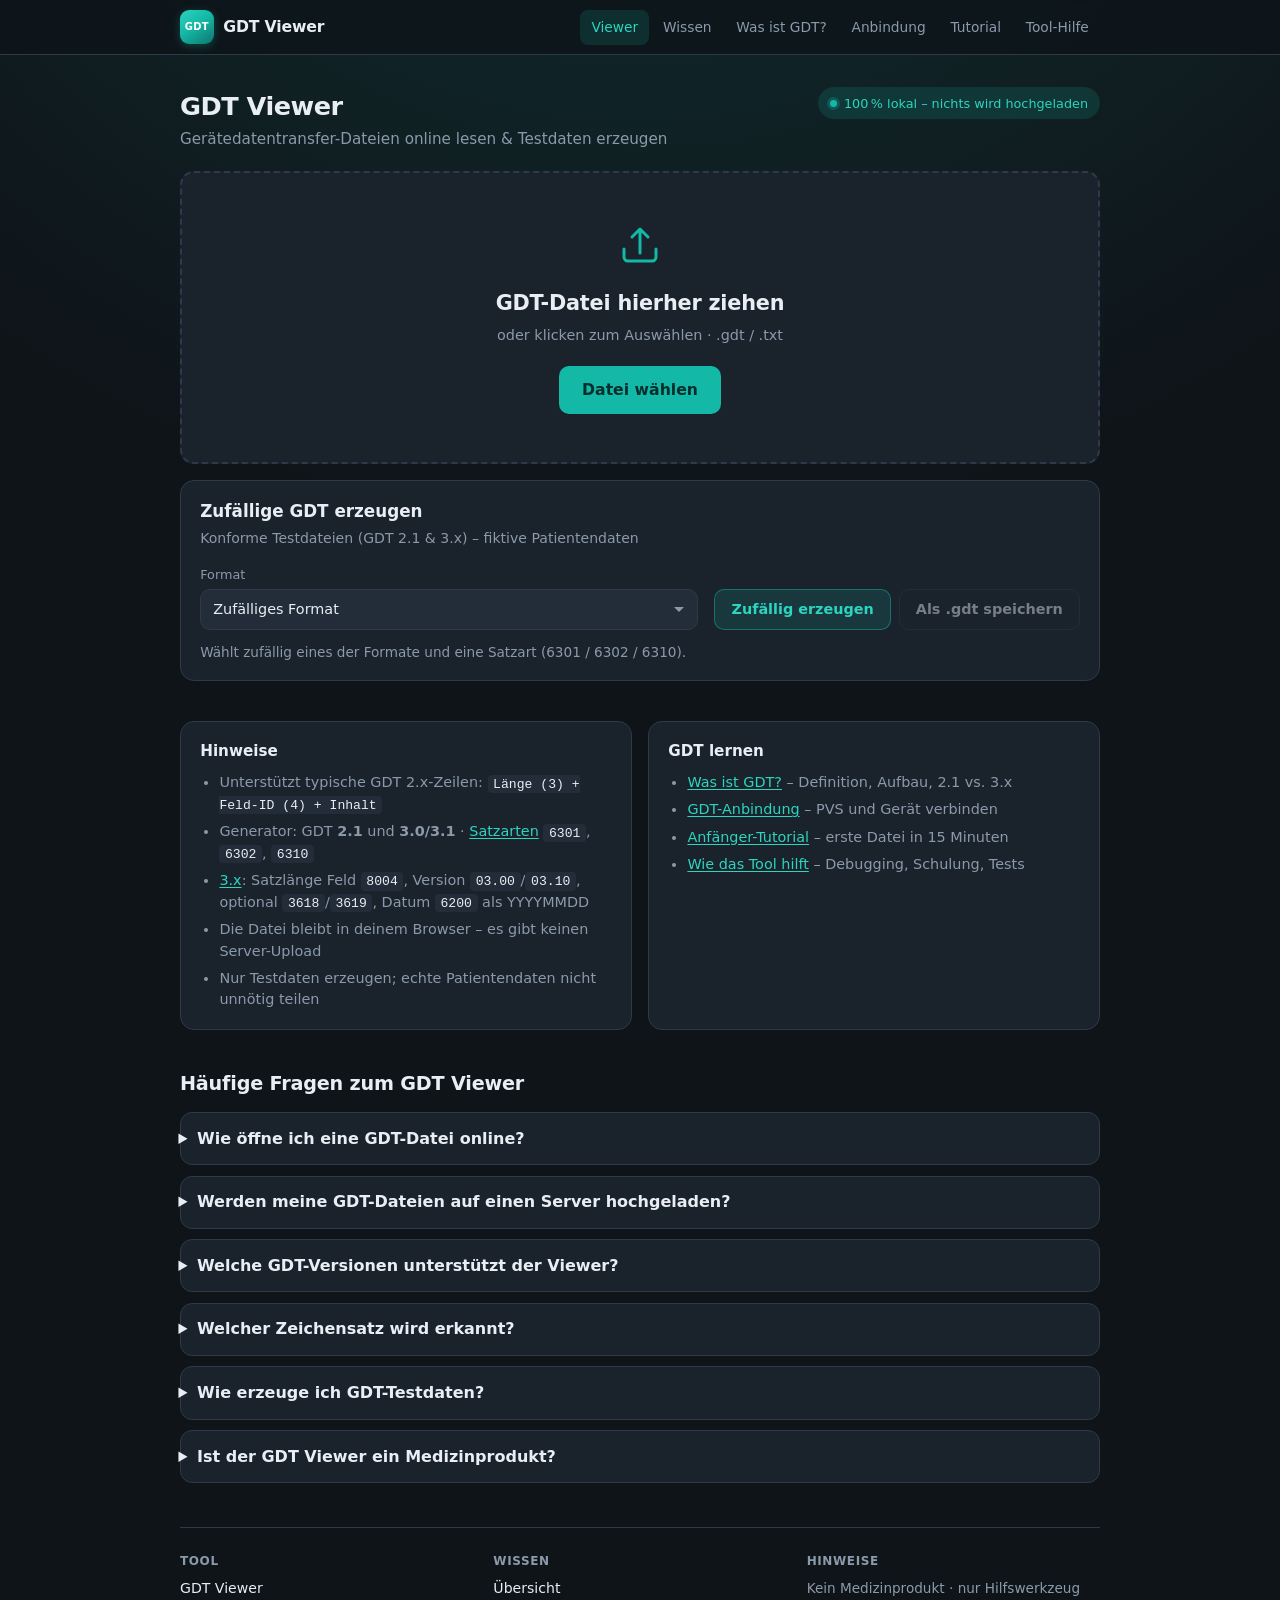
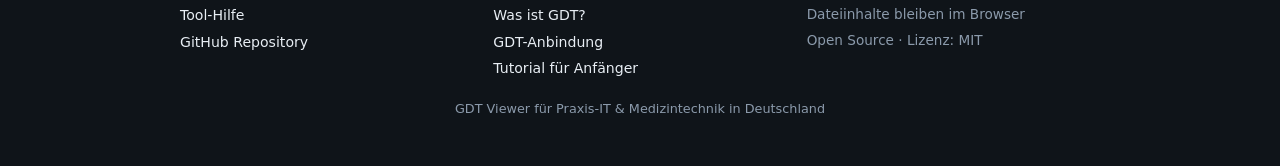
==== commit 6b36537a: "Interne Verlinkung: Deep-Links zu Abschnitten, semantische Brotkrumen - Erste Erwähnung von Satzart," ====
--- a/index.html
+++ b/index.html
@@ -332,8 +332,8 @@
           <h2 id="hinweise-title">Hinweise</h2>
           <ul>
             <li>Unterstützt typische GDT 2.x-Zeilen: <code>Länge (3) + Feld-ID (4) + Inhalt</code></li>
-            <li>Generator: GDT <strong>2.1</strong> und <strong>3.0/3.1</strong> · Satzarten <code>6301</code>, <code>6302</code>, <code>6310</code></li>
-            <li>3.x: Satzlänge Feld <code>8004</code>, Version <code>03.00</code>/<code>03.10</code>, optional <code>3618</code>/<code>3619</code>, Datum <code>6200</code> als YYYYMMDD</li>
+            <li>Generator: GDT <strong>2.1</strong> und <strong>3.0/3.1</strong> · <a href="wissen/was-ist-gdt.html#satzarten">Satzarten</a> <code>6301</code>, <code>6302</code>, <code>6310</code></li>
+            <li><a href="wissen/was-ist-gdt.html#versionen">3.x</a>: Satzlänge Feld <code>8004</code>, Version <code>03.00</code>/<code>03.10</code>, optional <code>3618</code>/<code>3619</code>, Datum <code>6200</code> als YYYYMMDD</li>
             <li>Die Datei bleibt in deinem Browser – es gibt keinen Server-Upload</li>
             <li>Nur Testdaten erzeugen; echte Patientendaten nicht unnötig teilen</li>
           </ul>
--- a/styles.css
+++ b/styles.css
@@ -723,13 +723,25 @@
 }
 
 .breadcrumb {
+  margin: 0 0 1.25rem;
+  font-size: 0.82rem;
+  color: var(--muted);
+}
+
+.breadcrumb ol {
   display: flex;
   flex-wrap: wrap;
+  align-items: center;
   gap: 0.35rem;
-  align-items: center;
-  margin: 0 0 1.25rem;
-  font-size: 0.82rem;
-  color: var(--muted);
+  margin: 0;
+  padding: 0;
+  list-style: none;
+}
+
+.breadcrumb li + li::before {
+  content: "/" / "";
+  margin-right: 0.35rem;
+  opacity: 0.5;
 }
 
 .breadcrumb a {
@@ -741,8 +753,8 @@
   color: var(--accent-hover);
 }
 
-.breadcrumb span[aria-hidden="true"] {
-  opacity: 0.5;
+.breadcrumb [aria-current="page"] {
+  color: var(--text);
 }
 
 .hero-article {
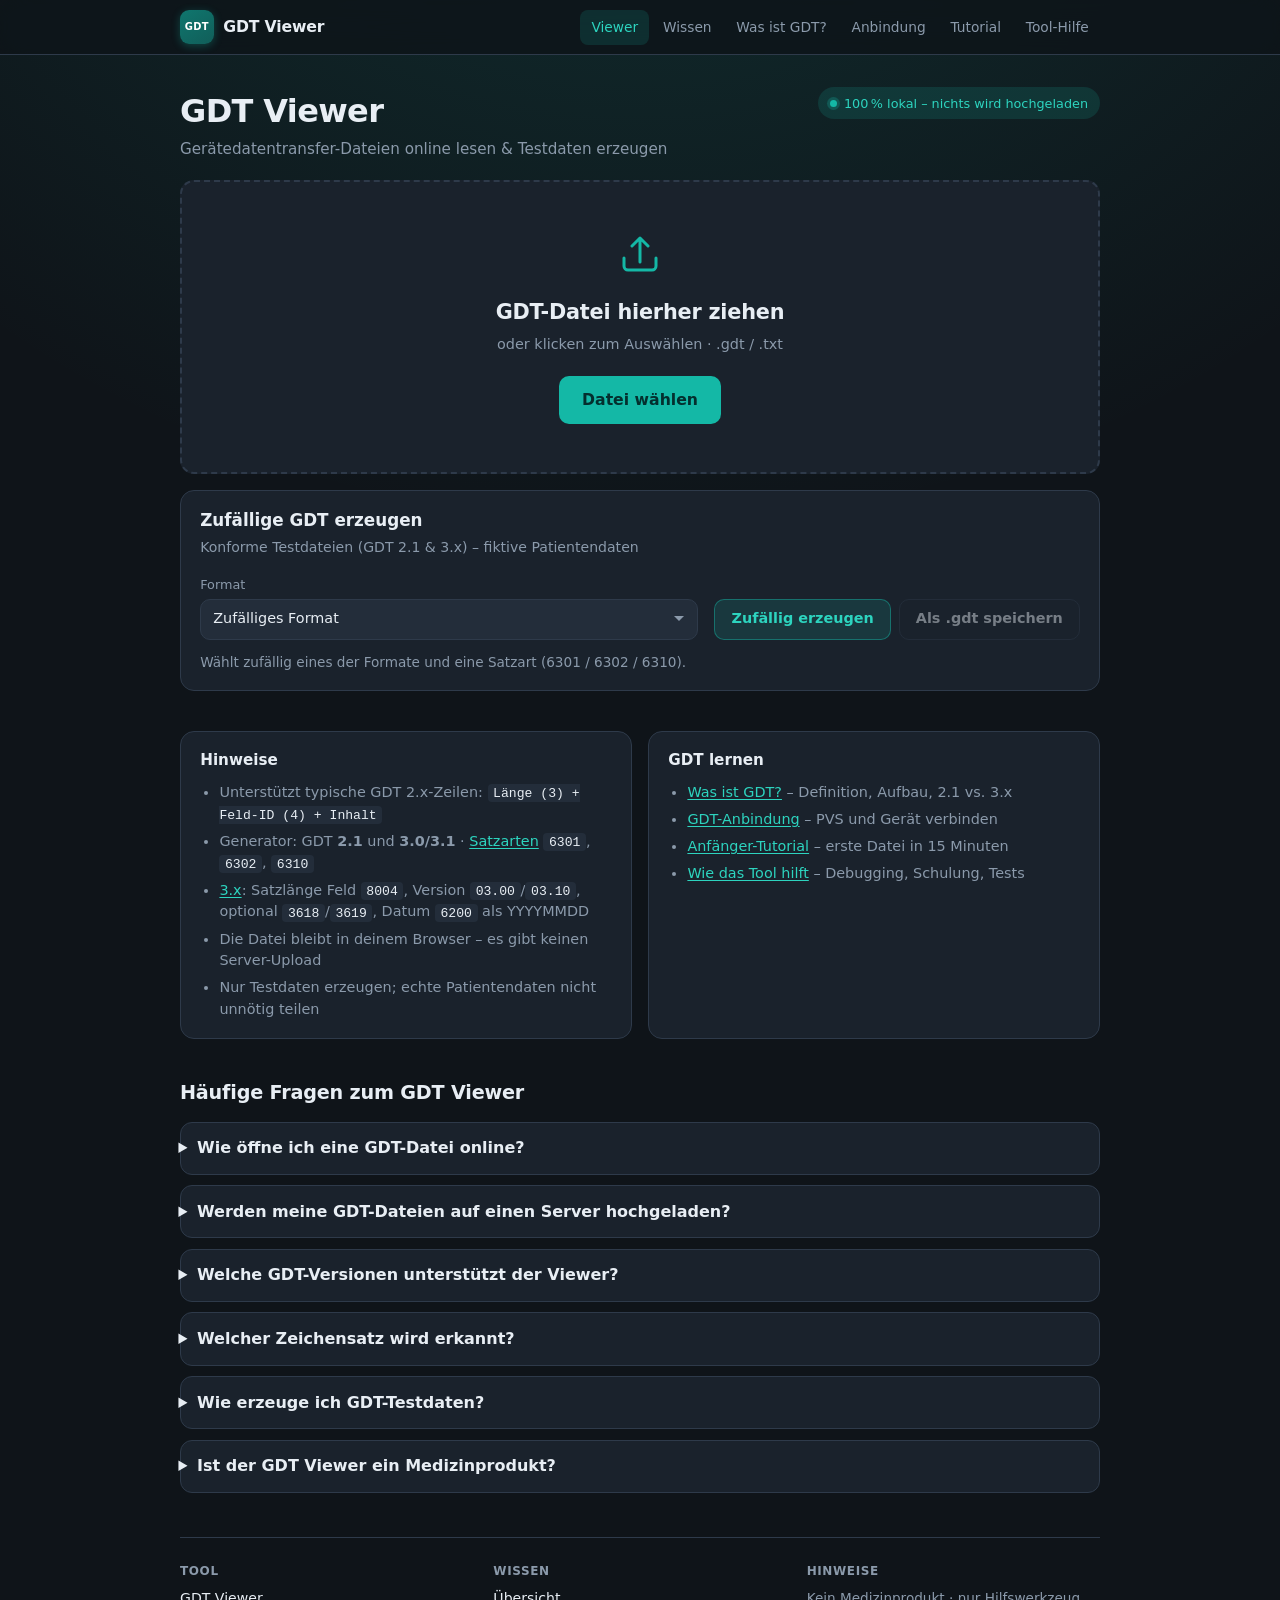
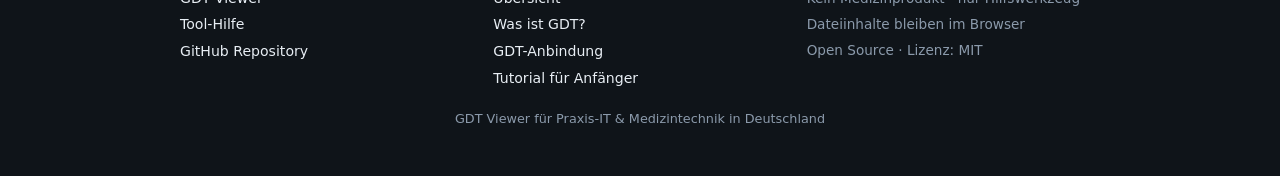
==== commit 4fad366c: "Barrierefreiheit & Typografie der Wissen-Seiten - Tabellen in scrollbarem, per Tastatur erreichbarem" ====
--- a/index.html
+++ b/index.html
@@ -9,6 +9,7 @@
   <meta name="description" content="Kostenloser GDT Viewer: GDT-Dateien im Browser lesen, Felder verstehen und GDT 2.1/3.x-Testdaten erzeugen. 100 % lokal – nichts wird hochgeladen." />
   <meta name="robots" content="index, follow, max-image-preview:large, max-snippet:-1" />
   <meta name="theme-color" content="#0f1419" />
+  <link rel="manifest" href="site.webmanifest" />
   <link rel="canonical" href="https://freimoser.github.io/gdt-viewer/" />
   <meta property="og:type" content="website" />
   <meta property="og:locale" content="de_DE" />
@@ -191,7 +192,7 @@
   ]
 }
   </script>
-  <link rel="stylesheet" href="styles.css" />
+  <link rel="stylesheet" href="styles.css?v=862c683f" />
   <link rel="icon" href="favicon.svg" type="image/svg+xml" />
   <link rel="icon" href="favicon.ico" sizes="any" />
   <link rel="icon" href="favicon-32.png" type="image/png" sizes="32x32" />
@@ -412,7 +413,7 @@
     </footer>
     <!-- site-footer:end -->
   </div>
-  <script src="generator.js"></script>
-  <script src="app.js"></script>
+  <script src="generator.js?v=69e8a56f"></script>
+  <script src="app.js?v=190d4c0e"></script>
 </body>
 </html>
--- a/styles.css
+++ b/styles.css
@@ -102,7 +102,7 @@
 
 h1 {
   margin: 0;
-  font-size: 1.6rem;
+  font-size: 2rem;
   font-weight: 700;
   letter-spacing: -0.02em;
 }
@@ -629,7 +629,8 @@
   width: 2.1rem;
   height: 2.1rem;
   border-radius: 9px;
-  background: linear-gradient(145deg, var(--accent-hover), var(--accent) 45%, #0f766e);
+  /* Deep teal keeps the white lettering above 4.5:1 */
+  background: linear-gradient(145deg, #0f766e, #115e59);
   color: #fff;
   font-weight: 800;
   font-size: 0.62rem;
@@ -762,7 +763,7 @@
 }
 
 .hero-article h1 {
-  font-size: clamp(1.55rem, 3vw, 2rem);
+  font-size: clamp(1.75rem, 4vw, 2.25rem);
   line-height: 1.25;
   margin-bottom: 0.65rem;
 }
@@ -786,15 +787,15 @@
 }
 
 .prose h2 {
-  margin: 2rem 0 0.75rem;
-  font-size: 1.28rem;
+  margin: 2.25rem 0 0.75rem;
+  font-size: 1.4rem;
   letter-spacing: -0.02em;
   scroll-margin-top: 1rem;
 }
 
 .prose h3 {
   margin: 1.5rem 0 0.5rem;
-  font-size: 1.08rem;
+  font-size: 1.12rem;
 }
 
 .prose p {
@@ -1009,15 +1010,23 @@
   font-size: 1.05rem;
 }
 
-.prose table {
-  width: 100%;
+/* Tables scroll inside their own frame on narrow screens instead of widening the page */
+.table-scroll {
   margin: 0 0 1.15rem;
-  font-size: 0.9rem;
+  overflow-x: auto;
   background: var(--bg-elevated);
   border: 1px solid var(--border);
   border-radius: 12px;
-  overflow: hidden;
+}
+
+.prose table {
+  width: 100%;
+  font-size: 0.9rem;
   border-collapse: collapse;
+}
+
+.prose tbody tr:last-child td {
+  border-bottom: none;
 }
 
 .prose th,
@@ -1043,7 +1052,8 @@
 
 .related h2 {
   margin: 0 0 0.85rem;
-  font-size: 1.05rem;
+  font-size: 1.3rem;
+  letter-spacing: -0.01em;
 }
 
 .header-top {
@@ -1107,7 +1117,7 @@
   }
 
   h1 {
-    font-size: 1.4rem;
+    font-size: 1.6rem;
   }
 
   .btn {
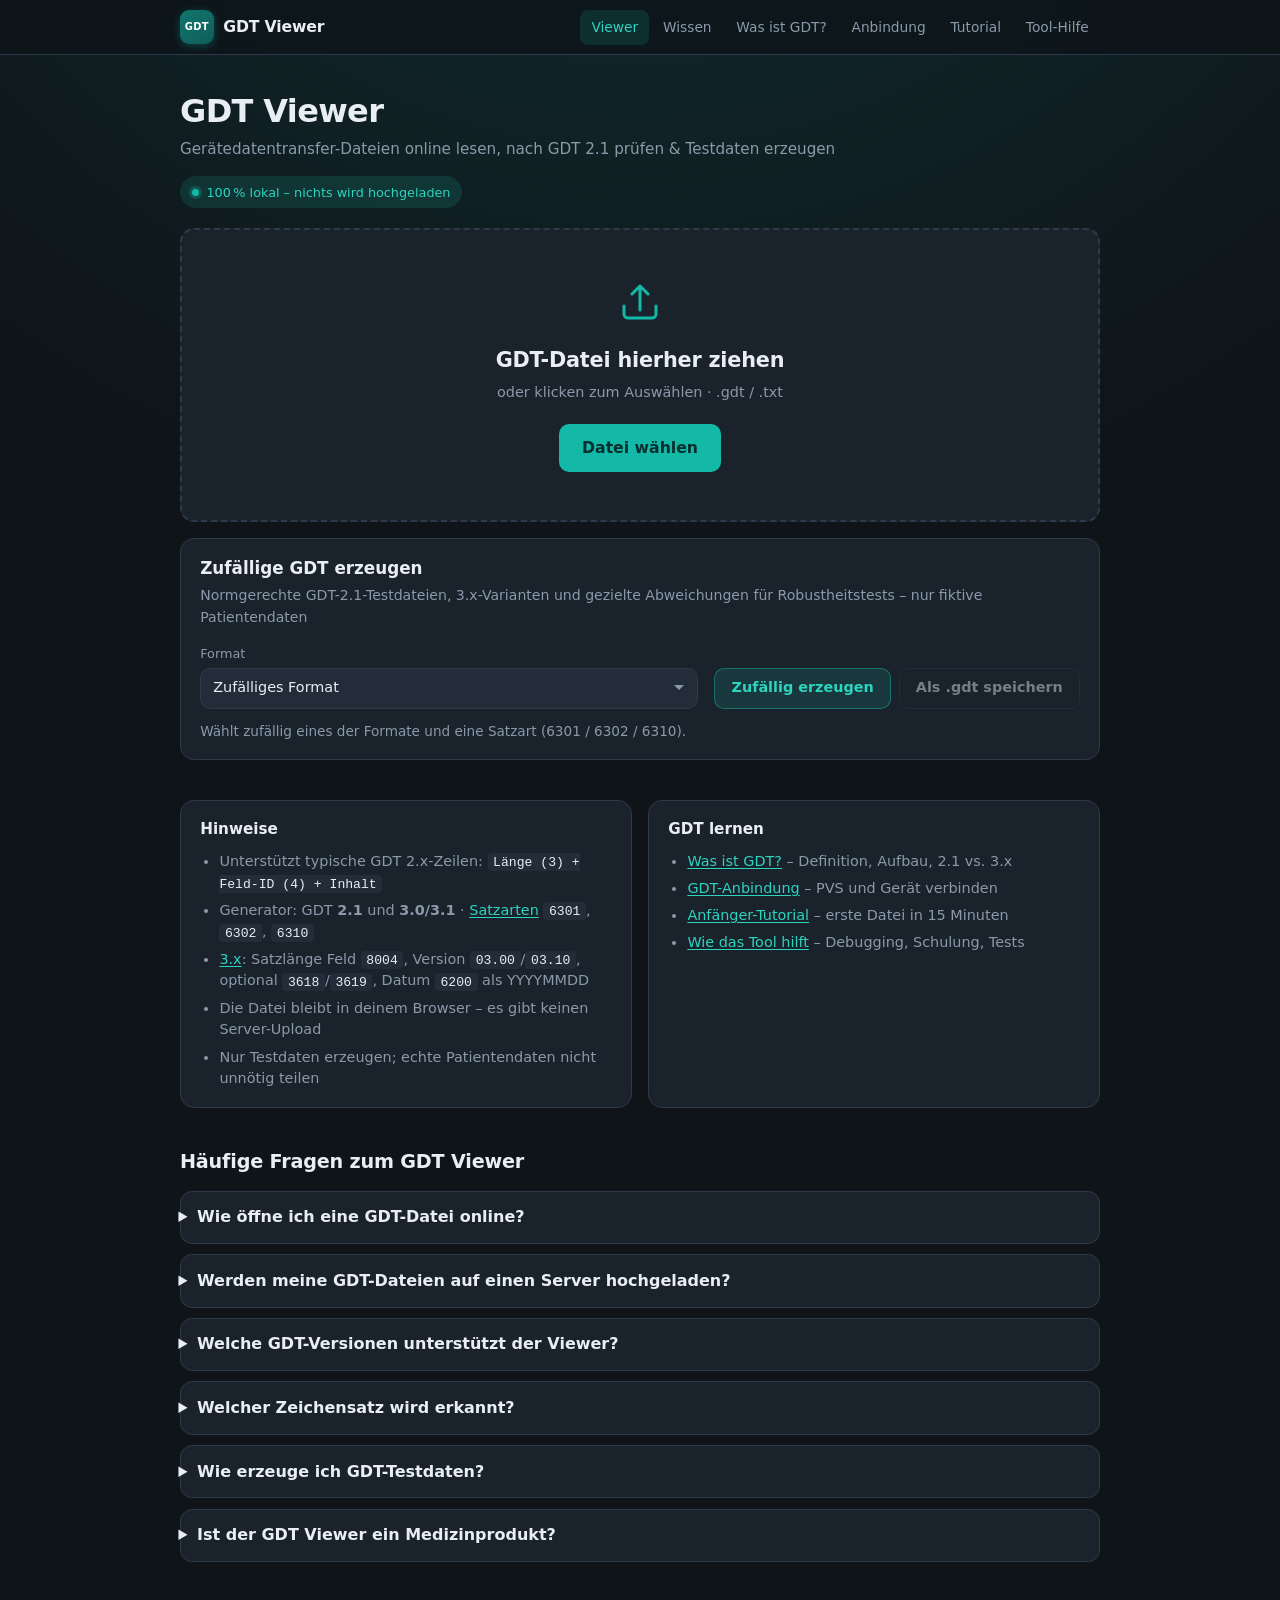
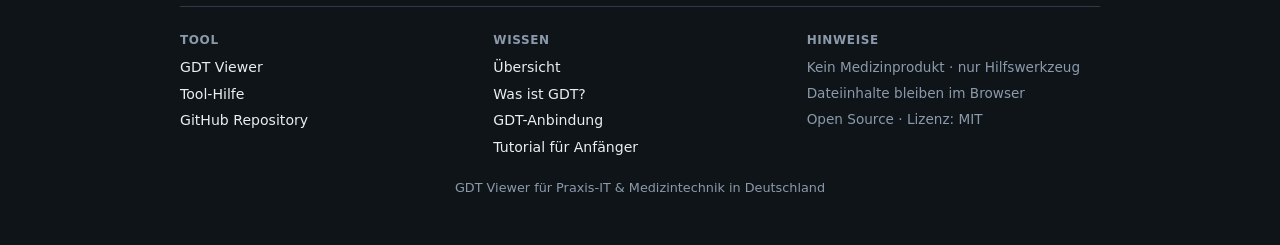
==== commit e5290876: "Viewer prüft GDT-Dateien nach Spezifikation 2.1; Feldbedeutungen korrigiert Grundlage: QMS-Schnittst" ====
--- a/index.html
+++ b/index.html
@@ -170,7 +170,7 @@
       "name": "Welcher Zeichensatz wird erkannt?",
       "acceptedAnswer": {
         "@type": "Answer",
-        "text": "Der Viewer erkennt UTF-8 automatisch und liest alle anderen Dateien als Windows-1252 (ISO 8859-1), den Zeichensatz, den Feld 9206 mit dem Wert 3 angibt. Umlaute werden in beiden Fällen korrekt angezeigt."
+        "text": "Der Viewer wertet Feld 9206 aus: 1 = 7 Bit (DIN 66003), 2 = IBM CP437, 3 = ISO 8859-1 / Windows-1252. Fehlt das Feld, erkennt er den Zeichensatz an den Umlauten und nimmt sonst CP437 an, den Standard laut GDT 2.1. UTF-8-Dateien werden automatisch erkannt. Der verwendete Zeichensatz steht über der Tabelle."
       }
     },
     {
@@ -192,7 +192,7 @@
   ]
 }
   </script>
-  <link rel="stylesheet" href="styles.css?v=862c683f" />
+  <link rel="stylesheet" href="styles.css?v=91d71dba" />
   <link rel="icon" href="favicon.svg" type="image/svg+xml" />
   <link rel="icon" href="favicon.ico" sizes="any" />
   <link rel="icon" href="favicon-32.png" type="image/png" sizes="32x32" />
@@ -234,7 +234,7 @@
       <div class="header header-top">
         <div class="brand">
           <h1>GDT Viewer</h1>
-          <p class="tagline">Gerätedatentransfer-Dateien online lesen &amp; Testdaten erzeugen</p>
+          <p class="tagline">Gerätedatentransfer-Dateien online lesen, nach GDT 2.1 prüfen &amp; Testdaten erzeugen</p>
         </div>
         <p class="privacy-badge">
           <span class="dot" aria-hidden="true"></span>
@@ -265,7 +265,7 @@
       <section class="generator" aria-labelledby="gen-title">
         <div class="generator-head">
           <h2 id="gen-title">Zufällige GDT erzeugen</h2>
-          <p class="muted">Konforme Testdateien (GDT 2.1 &amp; 3.x) – fiktive Patientendaten</p>
+          <p class="muted">Normgerechte GDT-2.1-Testdateien, 3.x-Varianten und gezielte Abweichungen für Robustheitstests – nur fiktive Patientendaten</p>
         </div>
         <div class="generator-controls">
           <label class="field" for="formatSelect">
@@ -305,6 +305,15 @@
       </section>
 
       <section id="summary" class="summary hidden" aria-label="Zusammenfassung"></section>
+
+      <section id="validation" class="validation hidden" aria-labelledby="validationTitle">
+        <h2 id="validationTitle" class="validation-title">Prüfung</h2>
+        <ul id="validationList" class="validation-list"></ul>
+        <p class="validation-note muted">
+          Geprüft werden Zeilen- und Satzlängen, Pflichtfelder, Feldlängen, Datums- und Zahlenformate nach der
+          <a href="wissen/feldkennungen.html">GDT-2.1-Feldtabelle</a>. Bei GDT 3.x nur Struktur und Längen.
+        </p>
+      </section>
 
       <section id="results" class="results hidden" aria-label="GDT-Felder">
         <div class="table-wrap">
@@ -367,7 +376,7 @@
           </details>
           <details>
             <summary>Welcher Zeichensatz wird erkannt?</summary>
-            <p>Der Viewer erkennt UTF-8 automatisch und liest alle anderen Dateien als Windows-1252 (ISO 8859-1), den Zeichensatz, den Feld 9206 mit dem Wert 3 angibt. Umlaute werden in beiden Fällen korrekt angezeigt.</p>
+            <p>Der Viewer wertet Feld 9206 aus: 1 = 7 Bit (DIN 66003), 2 = IBM CP437, 3 = ISO 8859-1 / Windows-1252. Fehlt das Feld, erkennt er den Zeichensatz an den Umlauten und nimmt sonst CP437 an, den Standard laut GDT 2.1. UTF-8-Dateien werden automatisch erkannt. Der verwendete Zeichensatz steht über der Tabelle.</p>
           </details>
           <details>
             <summary>Wie erzeuge ich GDT-Testdaten?</summary>
@@ -413,7 +422,9 @@
     </footer>
     <!-- site-footer:end -->
   </div>
-  <script src="generator.js?v=69e8a56f"></script>
-  <script src="app.js?v=190d4c0e"></script>
+  <script src="gdt-spec.js?v=4ca9e09c"></script>
+  <script src="gdt-core.js?v=9eefcde3"></script>
+  <script src="generator.js?v=6ccb2cb9"></script>
+  <script src="app.js?v=b9e94fa0"></script>
 </body>
 </html>
--- a/styles.css
+++ b/styles.css
@@ -10,6 +10,8 @@
   --accent-hover: #2dd4bf;
   --danger: #f87171;
   --danger-bg: rgba(248, 113, 113, 0.12);
+  --warning: #fbbf24;
+  --warning-bg: rgba(251, 191, 36, 0.12);
   --radius: 14px;
   --shadow: 0 12px 40px rgba(0, 0, 0, 0.35);
   --font: "Segoe UI", system-ui, -apple-system, sans-serif;
@@ -417,6 +419,144 @@
   word-break: break-word;
 }
 
+/* Validation result: state colours the frame, each issue links to its table row */
+.validation {
+  margin-bottom: 1rem;
+  padding: 1rem 1.1rem;
+  background: var(--bg-elevated);
+  border: 1px solid var(--border);
+  border-radius: var(--radius);
+}
+
+.validation[data-state="ok"] {
+  border-color: color-mix(in srgb, var(--accent) 45%, transparent);
+}
+
+.validation[data-state="warning"] {
+  border-color: color-mix(in srgb, var(--warning) 45%, transparent);
+}
+
+.validation[data-state="error"] {
+  border-color: color-mix(in srgb, var(--danger) 45%, transparent);
+}
+
+.validation-title {
+  display: flex;
+  align-items: center;
+  gap: 0.55rem;
+  margin: 0;
+  font-size: 1rem;
+  font-weight: 650;
+}
+
+.validation-title::before {
+  content: "";
+  flex: none;
+  width: 0.6rem;
+  height: 0.6rem;
+  border-radius: 50%;
+  background: var(--accent);
+}
+
+.validation[data-state="warning"] .validation-title::before {
+  background: var(--warning);
+}
+
+.validation[data-state="error"] .validation-title::before {
+  background: var(--danger);
+}
+
+.validation-list {
+  display: grid;
+  gap: 0.4rem;
+  margin: 0.85rem 0 0;
+  padding: 0;
+  list-style: none;
+  font-size: 0.88rem;
+}
+
+.issue {
+  display: grid;
+  grid-template-columns: 5.5rem 9rem 1fr;
+  gap: 0.75rem;
+  align-items: baseline;
+  padding: 0.45rem 0.65rem;
+  border-radius: 8px;
+  background: var(--bg-soft);
+}
+
+.issue-level {
+  font-size: 0.72rem;
+  font-weight: 700;
+  text-transform: uppercase;
+  letter-spacing: 0.05em;
+}
+
+.issue-error .issue-level {
+  color: var(--danger);
+}
+
+.issue-warning .issue-level {
+  color: var(--warning);
+}
+
+.issue-info .issue-level {
+  color: var(--muted);
+}
+
+.issue-where {
+  color: var(--muted);
+  font-variant-numeric: tabular-nums;
+}
+
+.issue-where a {
+  color: var(--accent-hover);
+  text-underline-offset: 2px;
+}
+
+.validation-note {
+  margin: 0.85rem 0 0;
+  font-size: 0.8rem;
+}
+
+.validation-note a {
+  color: var(--accent-hover);
+}
+
+tbody tr.row-error {
+  background: var(--danger-bg);
+}
+
+tbody tr.row-warning {
+  background: var(--warning-bg);
+}
+
+tbody tr:focus {
+  outline: 2px solid var(--accent-hover);
+  outline-offset: -2px;
+}
+
+.row-flag {
+  display: block;
+  margin-top: 0.15rem;
+  font-size: 0.68rem;
+  font-weight: 700;
+  text-transform: uppercase;
+  letter-spacing: 0.04em;
+}
+
+.row-flag-error {
+  color: var(--danger);
+}
+
+.row-flag-warning {
+  color: var(--warning);
+}
+
+.row-flag-info {
+  color: var(--muted);
+}
+
 .results {
   background: var(--bg-elevated);
   border: 1px solid var(--border);
@@ -1219,4 +1359,18 @@
   .cell-prefix {
     display: inline;
   }
-}
+
+  .issue {
+    grid-template-columns: auto 1fr;
+    gap: 0.2rem 0.6rem;
+  }
+
+  .issue-text {
+    grid-column: 1 / -1;
+  }
+
+  .row-flag {
+    display: inline;
+    margin: 0 0 0 0.35rem;
+  }
+}
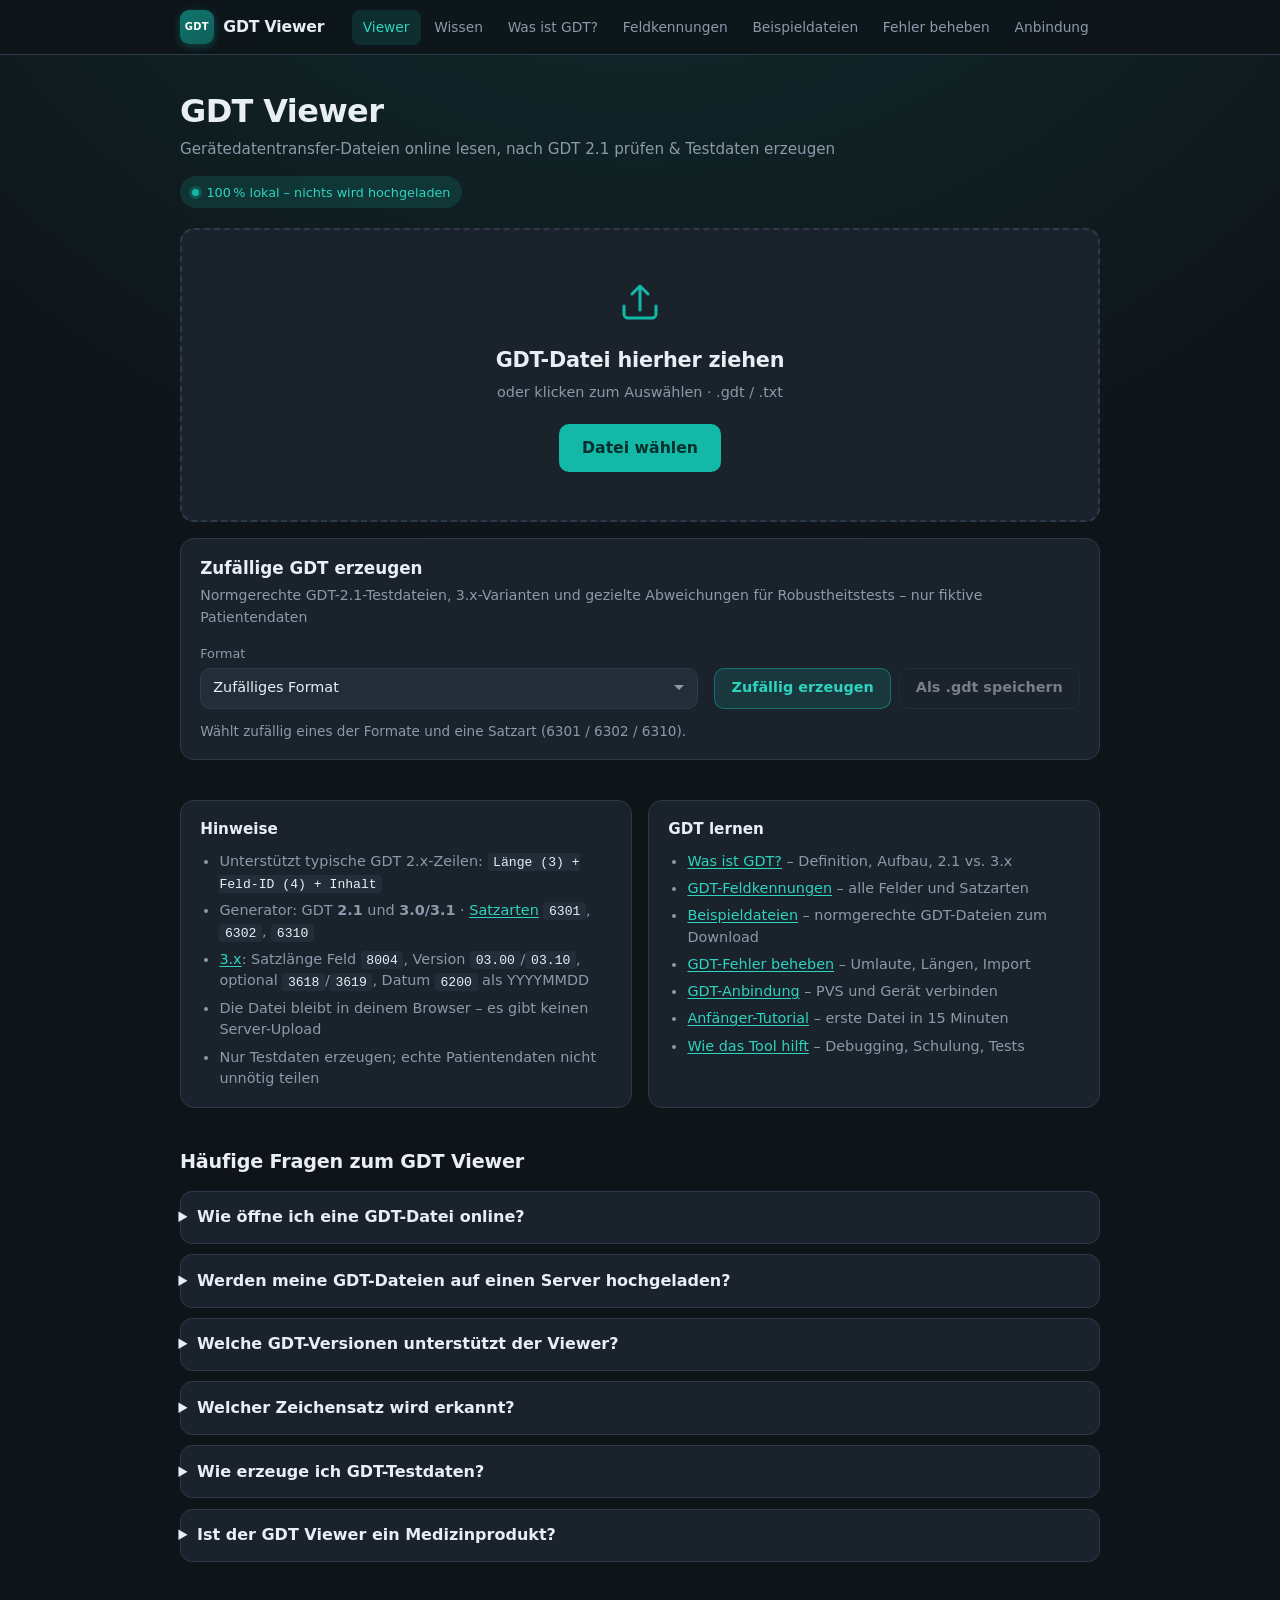
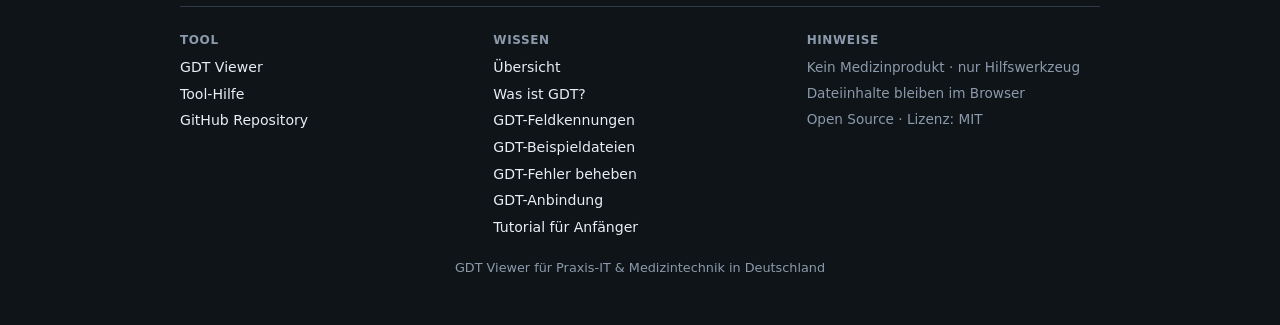
==== commit 7f141d3b: "Neue Inhalte: Feldkennungen, Beispieldateien, Fehler-Ratgeber - Feldkennungen: alle Felder und Satza" ====
--- a/index.html
+++ b/index.html
@@ -5,8 +5,8 @@
   <meta name="msvalidate.01" content="E1F30DEB311AAF5458907DB431B481AC" />
   <meta name="viewport" content="width=device-width, initial-scale=1" />
   <!-- seo:start -->
-  <title>GDT Viewer – GDT-Dateien online lesen &amp; Testdaten erzeugen</title>
-  <meta name="description" content="Kostenloser GDT Viewer: GDT-Dateien im Browser lesen, Felder verstehen und GDT 2.1/3.x-Testdaten erzeugen. 100 % lokal – nichts wird hochgeladen." />
+  <title>GDT Viewer – GDT-Dateien online lesen, prüfen &amp; erzeugen</title>
+  <meta name="description" content="Kostenloser GDT Viewer: GDT-Dateien im Browser lesen, nach GDT 2.1 prüfen und Testdaten erzeugen. Mit Feldbedeutungen und Fehlerprüfung – 100 % lokal." />
   <meta name="robots" content="index, follow, max-image-preview:large, max-snippet:-1" />
   <meta name="theme-color" content="#0f1419" />
   <link rel="manifest" href="site.webmanifest" />
@@ -63,8 +63,8 @@
       "@type": "WebPage",
       "@id": "https://freimoser.github.io/gdt-viewer/#webpage",
       "url": "https://freimoser.github.io/gdt-viewer/",
-      "name": "GDT Viewer – GDT-Dateien online lesen & Testdaten erzeugen",
-      "description": "Kostenloser GDT Viewer: GDT-Dateien im Browser lesen, Felder verstehen und GDT 2.1/3.x-Testdaten erzeugen. 100 % lokal – nichts wird hochgeladen.",
+      "name": "GDT Viewer – GDT-Dateien online lesen, prüfen & erzeugen",
+      "description": "Kostenloser GDT Viewer: GDT-Dateien im Browser lesen, nach GDT 2.1 prüfen und Testdaten erzeugen. Mit Feldbedeutungen und Fehlerprüfung – 100 % lokal.",
       "inLanguage": "de-DE",
       "isPartOf": {
         "@id": "https://freimoser.github.io/gdt-viewer/#website"
@@ -76,7 +76,7 @@
         "height": 630
       },
       "datePublished": "2026-07-18",
-      "dateModified": "2026-10-27",
+      "dateModified": "2026-11-05",
       "about": {
         "@type": "Thing",
         "name": "Gerätedatentransfer",
@@ -192,7 +192,7 @@
   ]
 }
   </script>
-  <link rel="stylesheet" href="styles.css?v=91d71dba" />
+  <link rel="stylesheet" href="styles.css?v=03605964" />
   <link rel="icon" href="favicon.svg" type="image/svg+xml" />
   <link rel="icon" href="favicon.ico" sizes="any" />
   <link rel="icon" href="favicon-32.png" type="image/png" sizes="32x32" />
@@ -211,9 +211,10 @@
         <a href="./" aria-current="page">Viewer</a>
         <a href="wissen/">Wissen</a>
         <a href="wissen/was-ist-gdt.html">Was ist GDT?</a>
+        <a href="wissen/feldkennungen.html">Feldkennungen</a>
+        <a href="wissen/beispieldateien.html">Beispieldateien</a>
+        <a href="wissen/fehler.html">Fehler beheben</a>
         <a href="wissen/anbindung.html">Anbindung</a>
-        <a href="wissen/tutorial.html">Tutorial</a>
-        <a href="wissen/tool.html">Tool-Hilfe</a>
       </nav>
     </div>
   </header>
@@ -353,6 +354,9 @@
           <h2 id="wissen-teaser">GDT lernen</h2>
           <ul>
             <li><a href="wissen/was-ist-gdt.html">Was ist GDT?</a> – Definition, Aufbau, 2.1 vs. 3.x</li>
+            <li><a href="wissen/feldkennungen.html">GDT-Feldkennungen</a> – alle Felder und Satzarten</li>
+            <li><a href="wissen/beispieldateien.html">Beispieldateien</a> – normgerechte GDT-Dateien zum Download</li>
+            <li><a href="wissen/fehler.html">GDT-Fehler beheben</a> – Umlaute, Längen, Import</li>
             <li><a href="wissen/anbindung.html">GDT-Anbindung</a> – PVS und Gerät verbinden</li>
             <li><a href="wissen/tutorial.html">Anfänger-Tutorial</a> – erste Datei in 15 Minuten</li>
             <li><a href="wissen/tool.html">Wie das Tool hilft</a> – Debugging, Schulung, Tests</li>
@@ -405,6 +409,9 @@
           <ul>
             <li><a href="wissen/">Übersicht</a></li>
             <li><a href="wissen/was-ist-gdt.html">Was ist GDT?</a></li>
+            <li><a href="wissen/feldkennungen.html">GDT-Feldkennungen</a></li>
+            <li><a href="wissen/beispieldateien.html">GDT-Beispieldateien</a></li>
+            <li><a href="wissen/fehler.html">GDT-Fehler beheben</a></li>
             <li><a href="wissen/anbindung.html">GDT-Anbindung</a></li>
             <li><a href="wissen/tutorial.html">Tutorial für Anfänger</a></li>
           </ul>
--- a/styles.css
+++ b/styles.css
@@ -1184,6 +1184,23 @@
   letter-spacing: 0.04em;
 }
 
+/* Download / open buttons under each sample file */
+.prose .sample-actions {
+  display: flex;
+  flex-wrap: wrap;
+  gap: 0.5rem;
+  margin: 0 0 1.75rem;
+}
+
+.prose .sample-actions a {
+  color: inherit;
+  text-decoration: none;
+}
+
+.prose .sample-actions .btn-secondary {
+  color: var(--accent-hover);
+}
+
 .related {
   margin-top: 2.5rem;
   padding-top: 1.5rem;
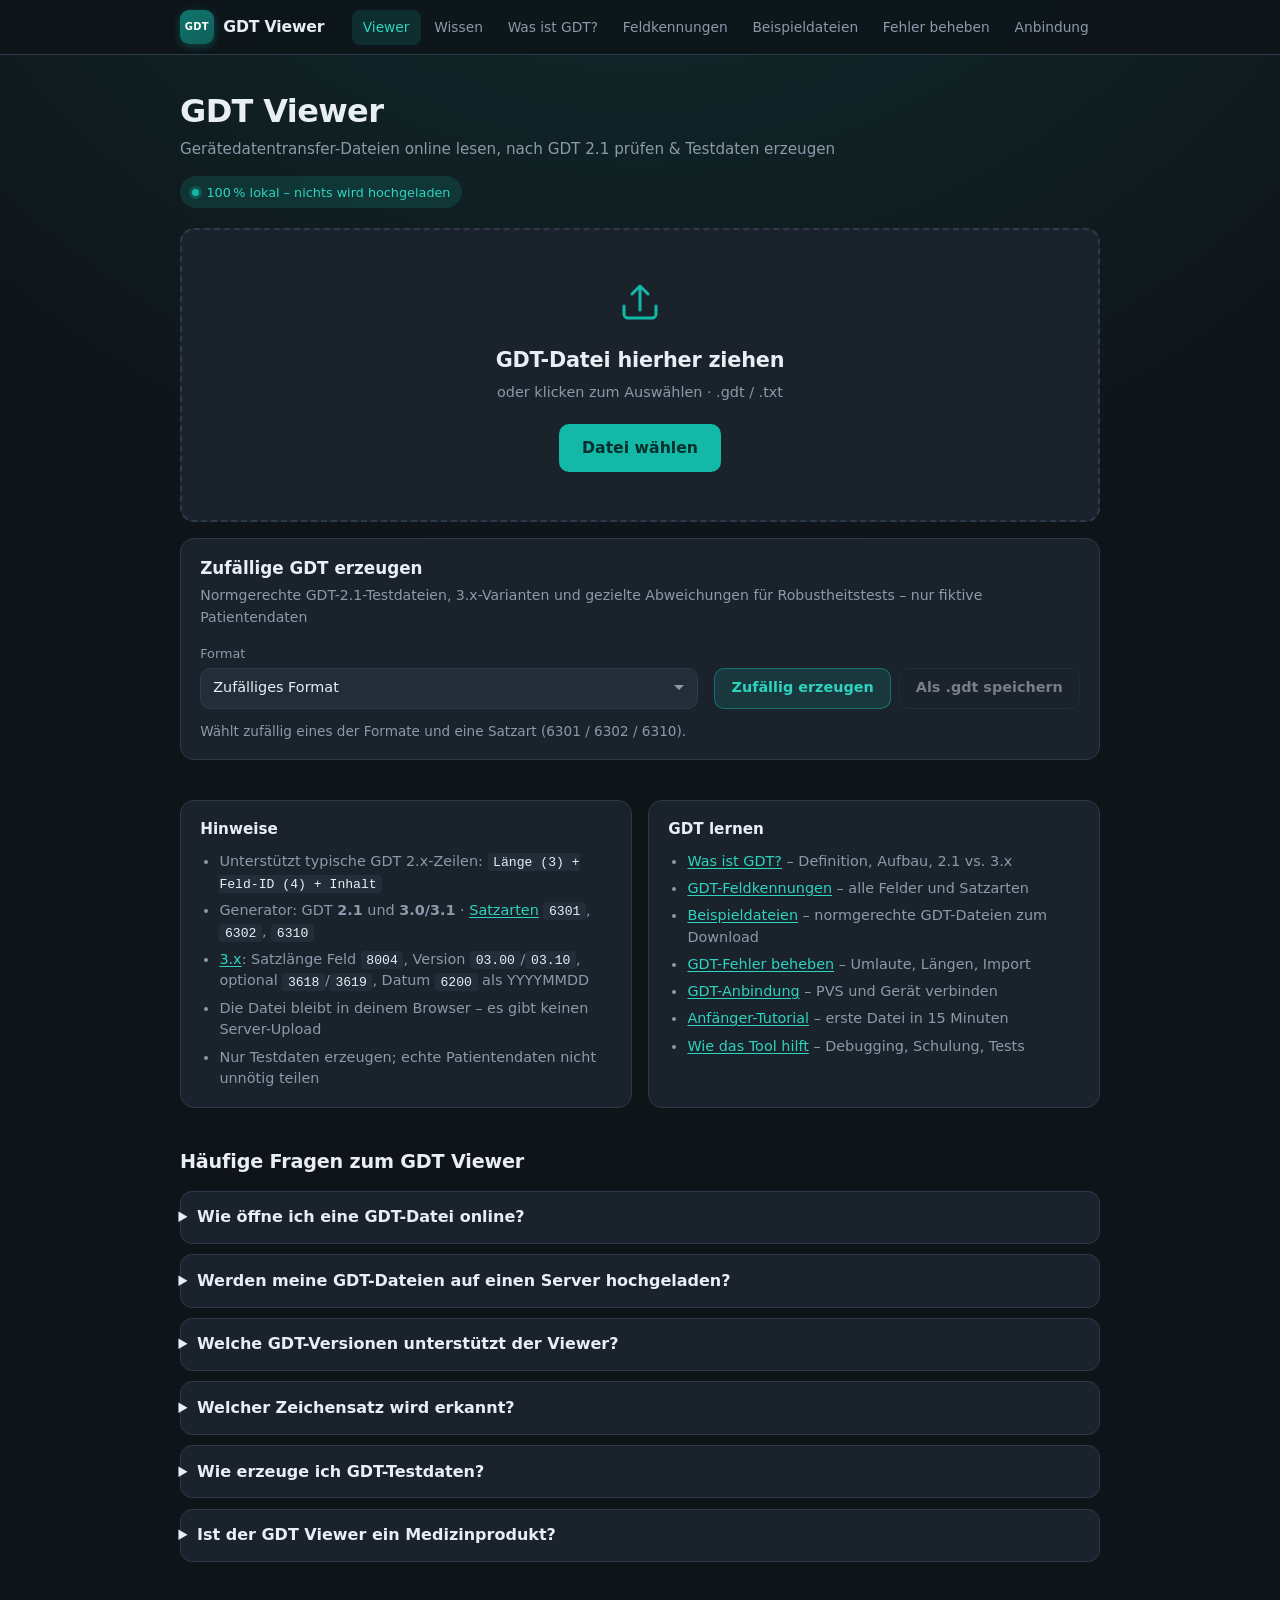
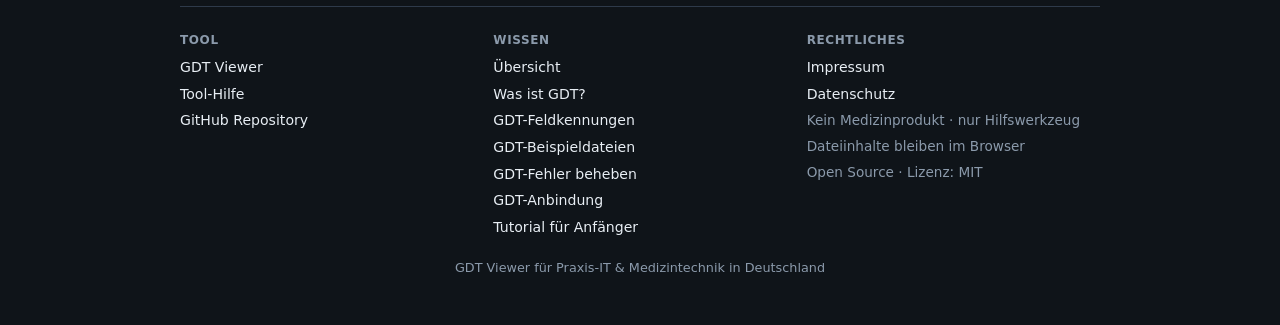
==== commit 0e6a5a2f: "Add Datenschutz page and footer legal links New datenschutz.html aligned with other medical viewers:" ====
--- a/index.html
+++ b/index.html
@@ -417,8 +417,10 @@
           </ul>
         </div>
         <div>
-          <h2>Hinweise</h2>
+          <h2>Rechtliches</h2>
           <ul>
+            <li><a href="https://freimoser.de/impressum/">Impressum</a></li>
+            <li><a href="datenschutz.html">Datenschutz</a></li>
             <li>Kein Medizinprodukt · nur Hilfswerkzeug</li>
             <li>Dateiinhalte bleiben im Browser</li>
             <li>Open Source · Lizenz: MIT</li>
